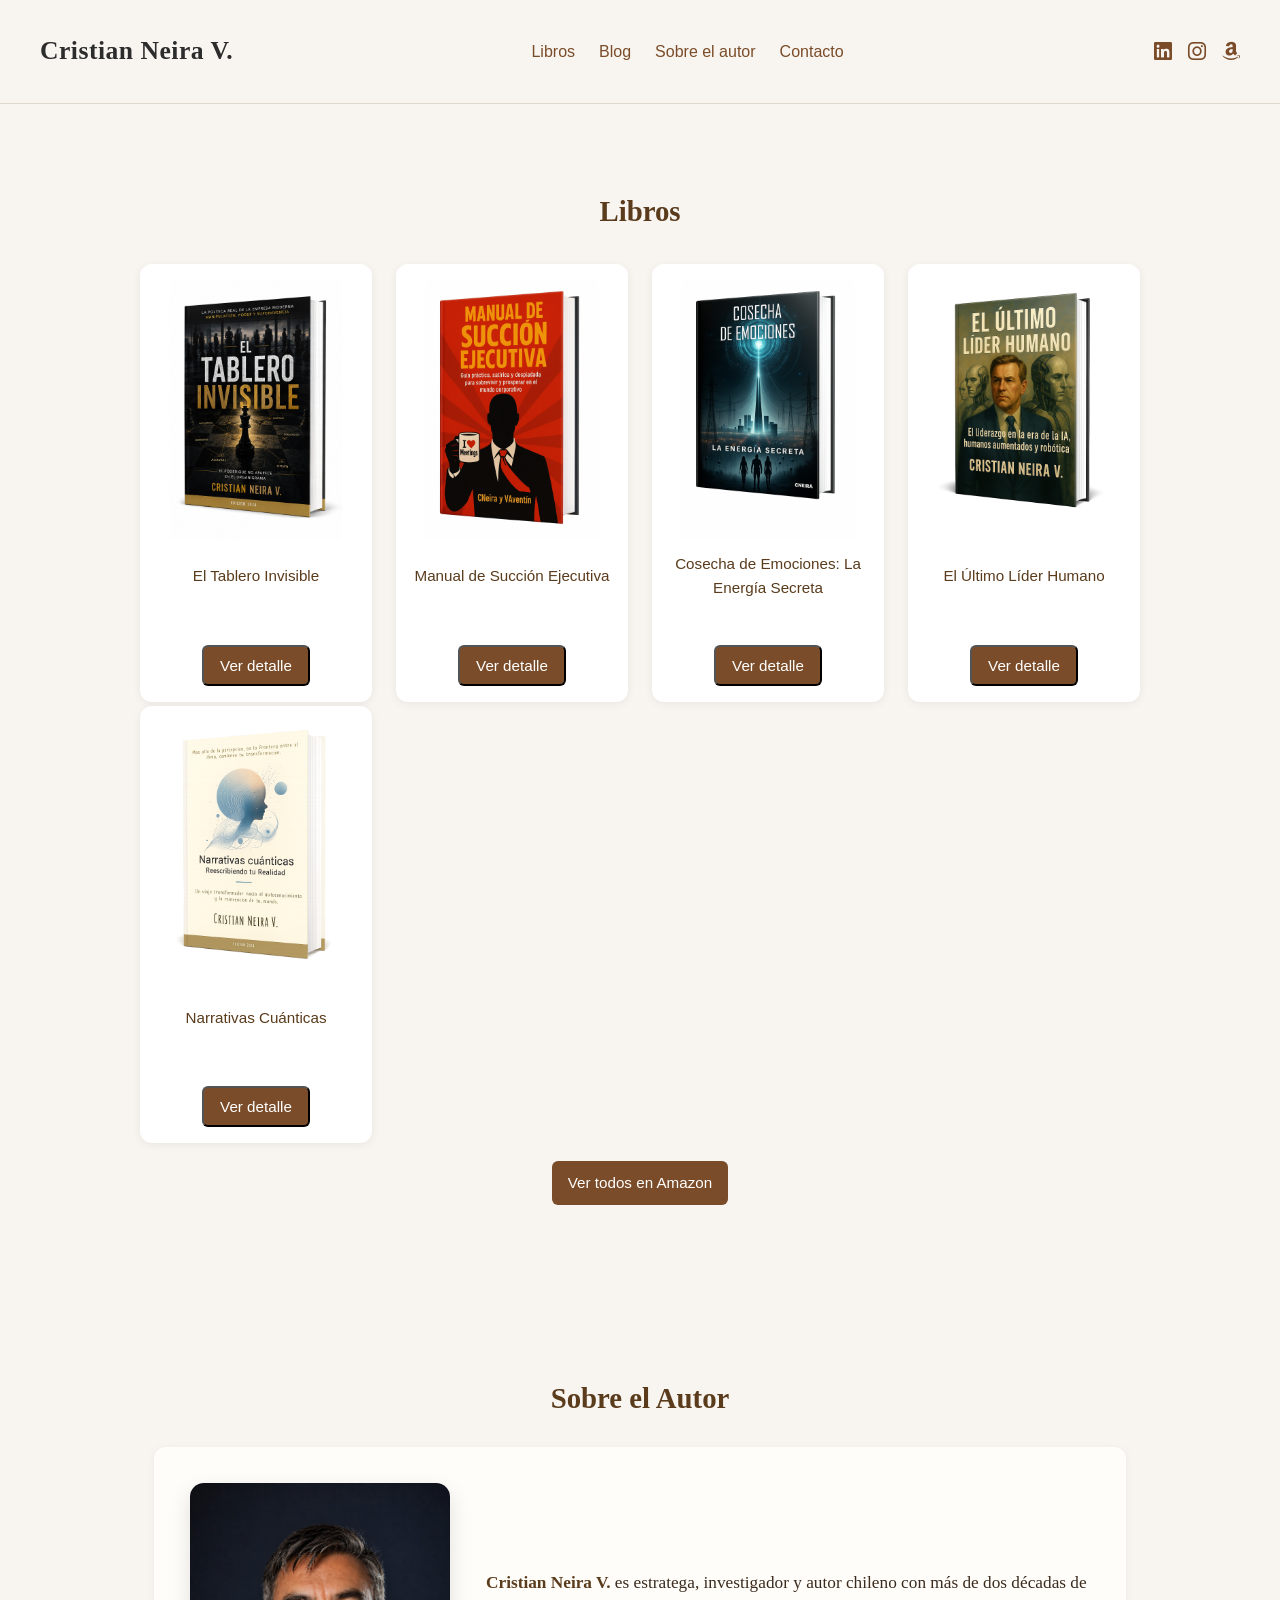
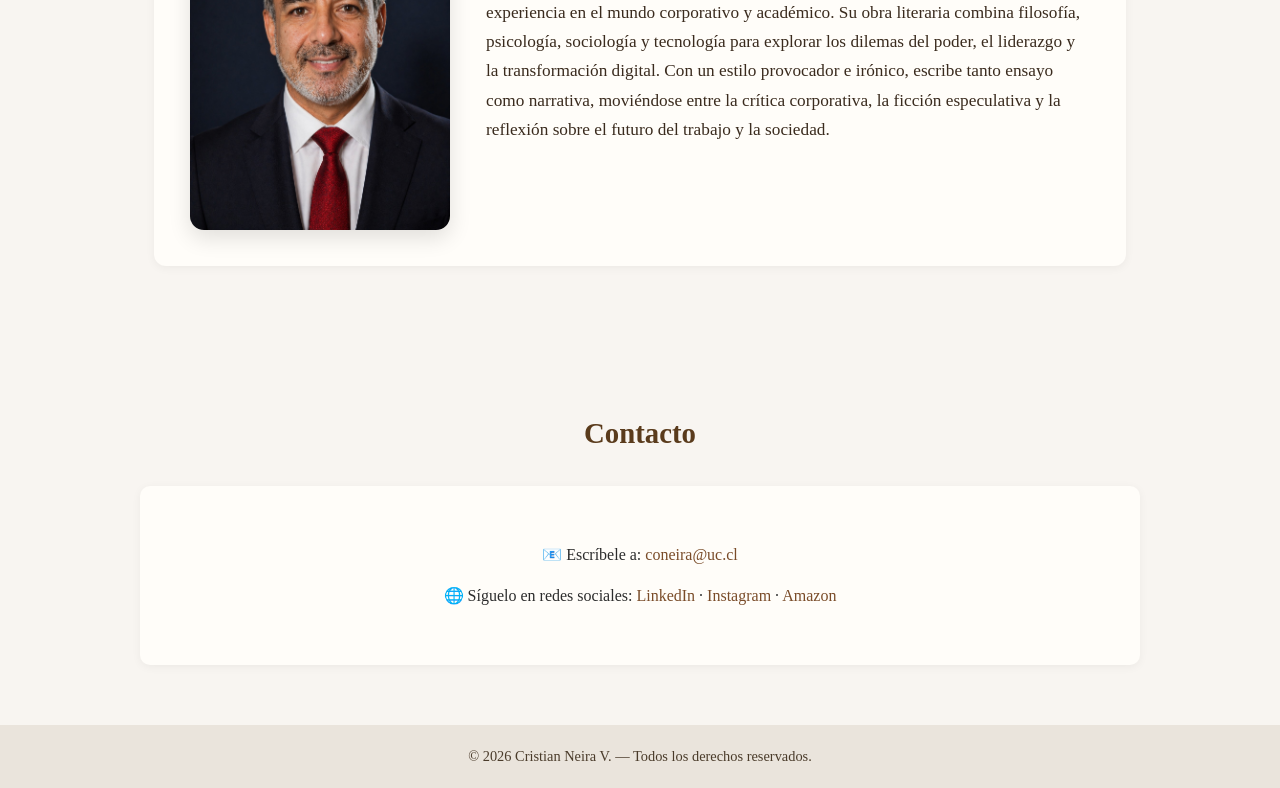
==== index.html @ 3df02ac4 "Ajusta blog y sección de autor" ====
<!DOCTYPE html>
<html lang="es">
  <!-- Google tag (GA4) -->
<script async src="https://www.googletagmanager.com/gtag/js?id=G-XXXXXXXXXX"></script>
<script>
  window.dataLayer = window.dataLayer || [];
  function gtag(){dataLayer.push(arguments);}
  gtag('js', new Date());
  gtag('config', 'G-R5CEBQ8FCX');
</script>

<head>
  <meta charset="UTF-8">
  <meta name="viewport" content="width=device-width, initial-scale=1.0">
  <meta name="description" content="Cristian Neira V. — Autor, estratega y filósofo del poder moderno.">
  <title>Cristian Neira V. — Autor</title>

  <link rel="icon" href="favicon.ico">
  <link rel="stylesheet" href="https://cdnjs.cloudflare.com/ajax/libs/font-awesome/6.5.0/css/all.min.css">

  <style>
    /* ====- MODAL DETALLE LIBRO (móvil, botones centrados) ==== */
.modal-overlay{
  position:fixed; inset:0; background:rgba(0,0,0,.45);
  display:none; align-items:center; justify-content:center; z-index:9999;
}
.modal-overlay.active{ display:flex; }

.modal{
  background:#fffdf9; color:#2c2c2c; border-radius:14px;
  max-width:900px; width:92%;
  max-height:calc(100dvh - 24px);        /* altura real del viewport */
  overflow:auto;                         /* scroll interno si hace falta */
  box-shadow:0 20px 60px rgba(0,0,0,.25);
  display:grid; grid-template-columns:320px 1fr;
}
.modal-header{
  grid-column:1 / -1; display:flex; justify-content:space-between; align-items:center;
  padding:14px 18px; background:#f4ede6; border-bottom:1px solid #eadfce;
}
.modal-header h3{ margin:0; font-size:1.2rem; color:#5a3b1c; }
.modal-close{ background:transparent; border:none; font-size:1.6rem; cursor:pointer; color:#7a4c29; }

.modal-left{ padding:18px; display:flex; align-items:flex-start; justify-content:center; background:#fffaf3; }
.modal-left img{ width:100%; max-width:280px; border-radius:10px; box-shadow:0 6px 18px rgba(0,0,0,.1); }

.modal-right{ padding:18px 22px 28px; }   /* más aire abajo */
.modal-right .desc{ margin:8px 0 16px; color:#3e2c1e; line-height:1.55; text-align:left; }
.modal-meta{ font-size:.92rem; color:#7a5b42; margin-bottom:14px; text-align:left; }

.modal-actions{
  display:flex; gap:12px; flex-wrap:wrap; margin-top:14px;
  justify-content:center;                 /* centra los botones */
  padding-bottom:max(16px, env(safe-area-inset-bottom)); /* no se cortan abajo */
}
.btn-outline{
  background:transparent; border:1px solid #7a4c29; color:#7a4c29;
  padding:10px 16px; border-radius:6px; text-decoration:none; display:inline-block;
}
.btn-outline:hover{ background:#7a4c29; color:#fff; }

/* ===== MÓVIL ===== */
@media (max-width: 820px){
  .modal{
    grid-template-columns:1fr;
    width:100svw; height:100dvh; max-width:none; max-height:100dvh; border-radius:0;
  }
  .modal-header{
    position:sticky; top:0; z-index:1;       /* X siempre visible */
    padding-left:max(18px, env(safe-area-inset-left));
    padding-right:max(18px, env(safe-area-inset-right));
  }
  .modal-left{ justify-content:center; }
  .modal-left img{ max-height:48vh; object-fit:contain; }
  .modal-right, .modal-right .desc, .modal-meta{ text-align:center; }
}

/* En pantallas muy angostas apilamos botones, centrados y del mismo ancho */
@media (max-width: 480px){
  .modal-actions{ flex-direction:column; align-items:center; }
  .modal-actions .btn, .modal-actions .btn-outline{
    width:min(420px, 92%); text-align:center;
  }
}

    
    /* === GALERÍA AMAZON (sin iframe) === */
.book-grid{
  display:grid;
  grid-template-columns:repeat(auto-fit,minmax(200px,1fr));
  gap:36px 24px;       /* más separación vertical y horizontal */
  align-items:stretch;
  margin-top:30px;
  margin-bottom:50px;  /* separación antes del botón inferior */
}

.center-btn{
  text-align:center;
  margin-top:40px;     /* separa aún más del grid */
}


.book-card{
  background:#fff;
  border-radius:12px;
  padding:16px;
  box-shadow:0 2px 10px rgba(0,0,0,.06);
  transition:transform .2s ease, box-shadow .2s ease;
  display:flex;              /* clave: flex para igualar alturas */
  flex-direction:column;     /* imagen -> título -> botón */
  height:100%;
}

.book-card:hover{ transform:translateY(-4px); box-shadow:0 6px 18px rgba(0,0,0,.10); }

/* Contenedor de portada con altura fija responsive */
.book-cover{
  display:flex; align-items:center; justify-content:center;
  height:260px;               /* igual para todas las tarjetas */
}
.book-cover img{
  max-height:100%; max-width:100%; width:auto; border-radius:8px; display:block;
}

/* Bloque de título con altura mínima uniforme */
.book-title{
  margin:12px 0;
  font-family:Arial, sans-serif; font-size:.95rem; color:#5a3b1c;
  text-align:center;
  min-height:48px;            /* asegura misma altura de texto */
  display:flex; align-items:center; justify-content:center;
}

/* Botón abajo, siempre alineado */
.book-actions{ margin-top:auto; text-align:center; }
.btn{
  background:#7a4c29; color:#fff; padding:10px 16px; border-radius:6px;
  display:inline-block; text-decoration:none; font-family:Arial, sans-serif; font-size:.95rem;
}
.btn:hover{ background:#8f5a34; }
.btn:focus{ outline:2px solid #c9a78d; outline-offset:2px; }

/* Responsivo: portadas un poco más bajas en móviles */
@media (max-width: 700px){
  .book-cover{ height:220px; }
}
@media (max-width: 420px){
  .book-grid{ grid-template-columns:repeat(2, 1fr); }
  .book-cover{ height:200px; }
}


    /* === ESTILO GENERAL === */
    body {
      margin: 0;
      font-family: 'Georgia', serif;
      background-color: #f8f5f1;
      color: #2c2c2c;
      line-height: 1.6;
    }

    a { color: #7a4c29; text-decoration: none; }
    a:hover { color: #b26e41; }

    section { padding: 60px 20px; max-width: 1000px; margin: 0 auto; }

    /* === HEADER === */
    header {
      position: sticky;
      top: 0;
      background-color: rgba(248,245,241,0.98);
      display: flex;
      justify-content: space-between;
      align-items: center;
      padding: 14px 40px;
      border-bottom: 1px solid #e0d8cf;
      z-index: 100;
      flex-wrap: wrap;
    }

    header h1 {
      font-size: 1.6em;
      font-weight: 600;
      letter-spacing: 0.5px;
    }

    nav a {
      margin: 0 10px;
      font-weight: 500;
      font-family: 'Arial', sans-serif;
    }

    .social a {
      margin-left: 12px;
      font-size: 1.3em;
      color: #7a4c29;
    }

    /* === SECCIONES === */
    #amazon iframe {
      width: 100%;
      height: 1200px;
      border: none;
      border-radius: 8px;
      box-shadow: 0 4px 14px rgba(0,0,0,0.1);
    }

    h2 {
      text-align: center;
      font-size: 1.8em;
      margin-bottom: 30px;
      color: #5a3b1c;
    }

    .bio, .noticias, .contacto {
      background-color: #fffdf9;
      border-radius: 10px;
      padding: 40px;
      box-shadow: 0 2px 10px rgba(0,0,0,0.05);
      margin-top: 30px;
    }

    .contacto p, .noticias p { text-align: center; }

    footer {
      background: #eae4dc;
      text-align: center;
      padding: 20px;
      font-size: 0.9em;
      color: #4a3b2a;
    }


    /* === RESPONSIVE === */
    @media (max-width: 700px) {
      header {
        flex-direction: column;
        text-align: center;
        gap: 8px;
      }
      nav { margin-top: 6px; }
    }
    /* ==== MODAL DETALLE LIBRO ==== */
.modal-overlay{ position:fixed; inset:0; background:rgba(0,0,0,.45); display:none; align-items:center; justify-content:center; z-index:999; }
.modal-overlay.active{ display:flex; }
.modal{ background:#fffdf9; color:#2c2c2c; border-radius:14px; max-width:900px; width:92%; box-shadow:0 20px 60px rgba(0,0,0,.25); overflow:hidden; display:grid; grid-template-columns:320px 1fr; }
.modal-header{ grid-column:1 / -1; display:flex; justify-content:space-between; align-items:center; padding:14px 18px; background:#f4ede6; border-bottom:1px solid #eadfce; }
.modal-header h3{ margin:0; font-size:1.2rem; color:#5a3b1c; }
.modal-close{ background:transparent; border:none; font-size:1.4rem; cursor:pointer; color:#7a4c29; }
.modal-left{ padding:18px; display:flex; align-items:flex-start; justify-content:center; background:#fffaf3; }
.modal-left img{ width:100%; max-width:280px; border-radius:10px; box-shadow:0 6px 18px rgba(0,0,0,.1); }
.modal-right{ padding:18px 22px; }
.modal-right .desc{ margin:8px 0 16px; color:#3e2c1e; line-height:1.55; }
.modal-meta{ font-size:.92rem; color:#7a5b42; margin-bottom:14px; }
.modal-actions{ display:flex; gap:12px; flex-wrap:wrap; margin-top:10px; }
.btn-outline{ background:transparent; border:1px solid #7a4c29; color:#7a4c29; padding:10px 16px; border-radius:6px; text-decoration:none; display:inline-block; }
.btn-outline:hover{ background:#7a4c29; color:#fff; }
@media (max-width:820px){ .modal{ grid-template-columns:1fr; } .modal-left{ justify-content:center; } }

    /* === SOBRE EL AUTOR (imagen y texto responsivos) === */
#sobre { padding-top: 70px; padding-bottom: 60px; }
#sobre h2 { text-align:center; margin-bottom: 26px; }

#sobre .bio{
  max-width: 900px;
  margin: 0 auto;
  background: #fffdf9;
  border-radius: 12px;
  padding: clamp(20px, 4vw, 36px);
  box-shadow: 0 2px 10px rgba(0,0,0,.05);
  display: grid;
  grid-template-columns: minmax(180px, 260px) 1fr;
  gap: clamp(22px, 4vw, 36px);
  align-items: center;
}

.author-photo{
  width: 100%;
  max-width: 260px;
  border-radius: 14px;
  box-shadow: 0 8px 22px rgba(0,0,0,.12);
  display: block;
}

#sobre .bio p{
  margin: 0;
  font-size: clamp(1rem, 2.2vw, 1.08rem);
  line-height: 1.7;
  color: #3a2b1e;
  text-align: left;
}

#sobre .bio b{
  color: #5a3b1c;
  font-weight: 700;
}

@media (max-width: 700px){
  #sobre .bio{
    grid-template-columns: 1fr;
    text-align: center;
  }
  .author-photo{
    margin: 0 auto;
    max-width: 220px;
  }
  #sobre .bio p{
    text-align: center;
  }
}
/* Botones extra y fila de compartir */
.modal-cta, .modal-share{ margin-top:16px; display:flex; gap:12px; flex-wrap:wrap; justify-content:center; }
.btn-ghost{ background:transparent; border:1px dashed #b28b6b; color:#7a4c29; padding:10px 16px; border-radius:6px; text-decoration:none; }
.btn-ghost:hover{ background:#f4ede6; }
.share-btn{
  display:inline-flex; align-items:center; gap:8px;
  background:#fff; border:1px solid #e6d8ca; padding:8px 12px; border-radius:8px; cursor:pointer;
  color:#5a3b1c; text-decoration:none;
}
.share-btn:hover{ background:#f6efe7; }
.modal-share small{ align-self:center; color:#7a5b42; margin-right:4px; }

    /* === INTERACCIÓN: like, rating y compartir === */
.like-wrap{ display:flex; gap:14px; align-items:center; justify-content:center; flex-wrap:wrap; }
.like-btn{
  display:inline-flex; align-items:center; gap:8px; cursor:pointer;
  background:#fff; border:1px solid #e6d8ca; padding:8px 12px; border-radius:8px; 
  color:#5a3b1c; font-family:Arial, sans-serif;
}
.like-btn:hover{ background:#f6efe7; }
.like-btn.liked i{ color:#c25555; }
.like-count{ font-weight:600; }

.rating{ display:inline-flex; align-items:center; gap:6px; }
.star{
  font-size:1.28rem; line-height:1; cursor:pointer; border:none; background:transparent;
  color:#c9a78d; padding:2px;
}
.star.active{ color:#f0b400; } /* estrellas encendidas */

.modal-share{ margin-top:12px; display:flex; gap:10px; flex-wrap:wrap; justify-content:center; }
.modal-share small{ align-self:center; color:#7a5b42; margin-right:4px; }
.share-btn{
  display:inline-flex; align-items:center; gap:8px;
  background:#fff; border:1px solid #e6d8ca; padding:8px 12px; border-radius:8px; cursor:pointer;
  color:#5a3b1c; text-decoration:none; font-family:Arial, sans-serif;
}
.share-btn:hover{ background:#f6efe7; }
/* ====== MOBILE TUNING (<= 768px) ====== */
@media (max-width: 768px){

  /* Estructura del modal en una sola columna */
  .modal-content{
    display: grid;
    grid-template-columns: 1fr;
    gap: 12px;
  }

  .modal-left{
    display:flex;
    justify-content:center;
    align-items:center;
    padding: 8px 0;
  }
  .modal-left img{
    max-width: 65%;
    height: auto;
  }

  .modal-right{
    padding: 8px 16px 16px;
    max-height: none;           /* evita recortes en móvil */
    overflow: visible;
  }

  /* --- Botones de interacción visibles y cómodos --- */
  .like-wrap{
    display:flex !important;
    flex-wrap: wrap;
    gap: 12px;
    justify-content: center;
    margin-top: 8px;
  }
  .like-btn{
    width: 100%;
    justify-content: center;
    padding: 12px 14px;
    font-size: 16px;
  }
  .rating{
    width: 100%;
    justify-content: center;
    gap: 10px;
  }
  .rating .star{
    font-size: 22px;          /* más grande para dedo */
    padding: 6px;
  }

  /* Datos reales */
  #realStats{
    margin-top: 8px;
    text-align: center;
    font-size: 0.95rem;
  }

  /* Compartir */
  .modal-share{
    display:flex !important;
    flex-wrap: wrap;
    gap: 10px;
    justify-content: center;
    margin-top: 10px;
  }
  .modal-share .share-btn{
    width: 48%;                /* 2 por fila */
    justify-content: center;
    padding: 10px 12px;
    font-size: 15px;
  }

  /* Botonera principal del modal */
  .modal-actions{
    display:flex;
    flex-wrap: wrap;
    gap: 10px;
    justify-content: center;
  }
  .modal-actions .btn,
  .modal-actions .btn-outline{
    width: 48%;
    text-align:center;
    padding: 12px 14px;
    font-size: 16px;
  }
}

/* Ajuste extra para pantallas muy chicas */
@media (max-width: 420px){
  .modal-share .share-btn,
  .modal-actions .btn,
  .modal-actions .btn-outline{
    width: 100%;
  }
  .modal-left img{ max-width: 75%; }
}

    
  </style>
</head>

<body>

  <!-- HEADER -->
  <header>
    <h1>Cristian Neira V.</h1>
    <nav>
      <a href="#amazon">Libros</a>
      <a href="blog.html">Blog</a>
      <a href="#sobre">Sobre el autor</a>
      <a href="#contacto">Contacto</a>
    </nav>
    <div class="social">
      <a href="https://www.linkedin.com/in/cristian-neirav/" target="_blank"><i class="fab fa-linkedin"></i></a>
      <a href="https://www.instagram.com/cneira_escritor" target="_blank"><i class="fab fa-instagram"></i></a>
      <a href="https://www.amazon.com/stores/author/B0CVNMLSNZ" target="_blank"><i class="fab fa-amazon"></i></a>
    </div>
  </header>

  <!-- AMAZON -->
<section id="amazon">
  <h2>Libros</h2>

  <div class="book-grid">
    <!-- El Tablero Invisible -->
    <div class="book-card">
      <a class="book-cover" href="https://a.co/d/0bmv8Maw" target="_blank" rel="noopener">
        <img src="covers/tablero-invisible1.jpg" alt="El Tablero Invisible">
      </a>
      <div class="book-title">El Tablero Invisible</div>
      <div class="book-actions">
        <button
          class="btn js-detail"
          data-title="El Tablero Invisible"
          data-img="covers/tablero-invisible1.jpg"
          data-url="https://a.co/d/0bmv8Maw"
          data-sample="https://a.co/d/0bmv8Maw"
          data-meta="Disponible en Amazon"
          data-desc="La política real de la empresa moderna: manipulación, poder y supervivencia. El poder que no aparece en el organigrama.">
          Ver detalle
        </button>
      </div>
    </div>
        
    <!-- Manual de Succión Ejecutiva -->
<div class="book-card">
  <a class="book-cover" href="https://www.amazon.com/dp/B0FTTBJKBG" target="_blank" rel="noopener">
    <img src="covers/manual-de-succion-ejecutiva.jpg" alt="Manual de Succión Ejecutiva">
  </a>
  <div class="book-title">Manual de Succión Ejecutiva</div>
  <div class="book-actions">
    <button
      class="btn js-detail"
      data-title="Manual de Succión Ejecutiva"
      data-img="covers/manual-de-succion-ejecutiva.jpg"
      data-url="https://www.amazon.com/dp/B0FTTBJKBG"
      data-sample="https://read.amazon.com/kp/embed?asin=B0FTTBJKBG&preview=newtab&linkCode=kpe"
      data-meta="Edición Kindle, tapa blanda y tapa dura"
      data-desc="Sátira incisiva sobre el crecimiento profesional en la empresa real, un manual de sobrevivencia">
      Ver detalle
    </button>
  </div>
</div>

 <!-- Cosecha de Emociones: La Energía Secreta -->
<div class="book-card">
  <a class="book-cover" href="https://www.amazon.com/dp/B0CVNJLV1F" target="_blank" rel="noopener">
    <img src="covers/cosecha-de-emociones.jpg" alt="Cosecha de Emociones: La Energía Secreta">
  </a>
  <div class="book-title">Cosecha de Emociones: La Energía Secreta</div>
  <div class="book-actions">
    <button
      class="btn js-detail"
      data-title="Cosecha de Emociones: La Energía Secreta"
      data-img="covers/cosecha-de-emociones.jpg"
      data-url="https://www.amazon.com/dp/B0CVNJLV1F"
      data-sample="https://read.amazon.com/kp/embed?asin=B0CVNJLV1F&preview=newtab&linkCode=kpe"
      data-meta="Edición Kindle y tapa blanda"
      data-desc="Thriller de ciencia ficción donde una entidad ancestral consume la energía emocional humana.">
      Ver detalle
    </button>
  </div>
</div>

    <!-- El Último Líder Humano -->
    <div class="book-card">
      <a class="book-cover" href="https://a.co/d/7PMAvcy" target="_blank" rel="noopener">
        <img src="covers/ultimo-lider-humano.jpg" alt="El Último Líder Humano">
      </a>
      <div class="book-title">El Último Líder Humano</div>
      <div class="book-actions">
<button
  class="btn js-detail"
  data-title="El Último Líder Humano"
  data-img="covers/ultimo-lider-humano.jpg"
  data-url="https://a.co/d/7PMAvcy"
  data-sample="https://read.amazon.com/kp/embed?asin=B0DJCP9TX8&preview=newtab&linkCode=kpe"
  data-meta="Edición Kindle"
  data-desc="Ensayo provocador sobre el liderazgo en la era de la IA y los equipos aumentados.">
  Ver detalle
</button>

      </div>
    </div>

    <!-- Narrativas Cuánticas -->
<!-- Narrativas Cuánticas -->
<div class="book-card">
  <a class="book-cover" href="https://www.amazon.com/dp/B0D9DNNSFK" target="_blank" rel="noopener">
    <img src="covers/narrativas-cuanticas.jpg" alt="Narrativas Cuánticas: Reescribiendo tu Realidad">
  </a>
  <div class="book-title">Narrativas Cuánticas</div>
  <div class="book-actions">
    <button
      class="btn js-detail"
      data-title="Narrativas Cuánticas"
      data-img="covers/narrativas-cuanticas.jpg"
      data-url="https://www.amazon.com/dp/B0D9DNNSFK"
      data-sample="https://read.amazon.com/kp/embed?asin=B0D9DNNSFK&preview=newtab&linkCode=kpe"
      data-meta="Edición Kindle y tapa blanda"
      data-desc="Cómo reescribir tu realidad integrando ciencia, psicología y narrativa personal.">
      Ver detalle
    </button>
  </div>
</div>

  </div>

  <p class="center-btn">
    <a class="btn" href="https://www.amazon.com/stores/author/B0CVNMLSNZ/allbooks" target="_blank" rel="noopener">
      Ver todos en Amazon
    </a>
  </p>
</section>

  <!-- SOBRE EL AUTOR -->
  <section id="sobre">
  <h2>Sobre el Autor</h2>
  <div class="bio">
    <img class="author-photo" src="cneira1.jpg" alt="Retrato de Cristian Neira V.">
    <p><b>Cristian Neira V.</b> es estratega, investigador y autor chileno con más de dos décadas de experiencia en el mundo corporativo y académico. Su obra literaria combina filosofía, psicología, sociología y tecnología para explorar los dilemas del poder, el liderazgo y la transformación digital. Con un estilo provocador e irónico, escribe tanto ensayo como narrativa, moviéndose entre la crítica corporativa, la ficción especulativa y la reflexión sobre el futuro del trabajo y la sociedad.</p>
  </div>
</section>

  <!-- CONTACTO -->
  <section id="contacto">
    <h2>Contacto</h2>
    <div class="contacto">
      <p>📧 Escríbele a: <a href="mailto:coneira@uc.cl">coneira@uc.cl</a></p>
      <p>🌐 Síguelo en redes sociales:  
        <a href="https://www.linkedin.com/in/cristian-neirav" target="_blank">LinkedIn</a> · 
        <a href="https://www.instagram.com/cneira_escritor" target="_blank">Instagram</a> · 
        <a href="https://www.amazon.com/stores/author/B0CVNMLSNZ" target="_blank">Amazon</a>
      </p>
    </div>
  </section>

  <!-- FOOTER -->
  <footer>
    © 2026 Cristian Neira V. — Todos los derechos reservados.
  </footer>
   <!-- MODAL: colócalo ANTES del script y DENTRO del body -->
  <div class="modal-overlay" id="bookModal" aria-hidden="true">
    <div class="modal" role="dialog" aria-modal="true" aria-labelledby="modalTitle">
      <div class="modal-header">
        <h3 id="modalTitle">Título del libro</h3>
        <button class="modal-close" aria-label="Cerrar" id="modalClose">&times;</button>
      </div>

      <div class="modal-left">
        <img id="modalImg" src="" alt="">
      </div>

      <div class="modal-right">
        <div class="modal-meta" id="modalMeta"></div>
        <p class="desc" id="modalDesc"></p>

        <div class="modal-actions">
          <a id="modalSample" class="btn-outline" target="_blank" rel="noopener">Leer muestra</a>
          <a id="modalAmazon" class="btn" target="_blank" rel="noopener">Comprar</a>
        </div>
        <!-- INTERACCIÓN: Me gusta + Valoración -->
<div class="like-wrap" style="margin-top:12px;">
  <!-- DATOS REALES -->
<div id="realStats" style="text-align:center; margin-top:6px; color:#5a3b1c; font-family:Arial, sans-serif; font-size:0.9rem;">
  <span id="realLikes">❤️ 0 Me gusta</span> &nbsp;|&nbsp;
  <span id="realRating">⭐ Promedio: 0.0</span>
</div>

  <button id="likeBtn" class="like-btn" type="button" aria-label="Me gusta">
    <i class="fa-regular fa-heart"></i>
    <span id="likeText">Me gusta</span>
    <span class="like-count" id="likeCount">0</span>
  </button>

  <div class="rating" aria-label="Valorar este libro">
    <button class="star" data-score="1" aria-label="1 estrella">&#9733;</button>
    <button class="star" data-score="2" aria-label="2 estrellas">&#9733;</button>
    <button class="star" data-score="3" aria-label="3 estrellas">&#9733;</button>
    <button class="star" data-score="4" aria-label="4 estrellas">&#9733;</button>
    <button class="star" data-score="5" aria-label="5 estrellas">&#9733;</button>
  </div>
</div>

<!-- COMPARTIR -->
<div class="modal-share">
  <small>Compartir:</small>
  <a id="shareNative"   class="share-btn"><i class="fa fa-share-alt"></i> Sistema</a>
  <a id="shareWhatsapp" class="share-btn" target="_blank" rel="noopener"><i class="fab fa-whatsapp"></i> WhatsApp</a>
  <a id="shareLinkedin" class="share-btn" target="_blank" rel="noopener"><i class="fab fa-linkedin"></i> LinkedIn</a>
  <a id="shareX"        class="share-btn" target="_blank" rel="noopener"><i class="fab fa-x-twitter"></i> X</a>
  <a id="shareCopy"     class="share-btn"><i class="fa fa-link"></i> Copiar enlace</a>
</div>

      </div>
    </div>
  </div>
  
  <script>
// === Config global y utilidades ===
const WORKER_URL = 'https://interacciones-libros.modomayorcl.workers.dev';

function slugFromTitle(title){
  return (title || '')
    .toLowerCase()
    .replace(/[^a-z0-9]+/g, '_')
    .replace(/^_+|_+$/g, '');
}

// Lee stats reales desde el Worker y pinta el modal
async function fetchStatsReal(slug){
  try{
    const r = await fetch(`${WORKER_URL}/stats?book=${encodeURIComponent(slug)}`);
    const s = await r.json();
    const likes = s.likes ?? 0;
    const avg   = s.rating_count ? (s.rating_sum / s.rating_count) : 0;

    const likesEl  = document.getElementById('realLikes');
    const ratingEl = document.getElementById('realRating');
    if(likesEl)  likesEl.textContent  = `❤️ ${likes} Me gusta`;
    if(ratingEl) ratingEl.textContent = `⭐ Promedio: ${avg.toFixed(1)}`;

    if (typeof likeCount !== 'undefined' && likeCount) likeCount.textContent = String(likes);
    if (typeof paintStars === 'function') paintStars(Math.round(avg));
  } catch(e){
    console.warn('No se pudo cargar stats reales', e);
  }
}
   
    
    (function(){
  const qs = s => document.querySelector(s);
  const qid = id => document.getElementById(id);

  const overlay = qid('bookModal');
  const modalImg = qid('modalImg');
  const modalTitle = qid('modalTitle');
  const modalMeta = qid('modalMeta');
  const modalDesc = qid('modalDesc');
  const modalAmazon = qid('modalAmazon');
  const modalSample = qid('modalSample');
  const closeBtn = qid('modalClose');

    // --- NUEVOS ELEMENTOS DE INTERACCIÓN ---
  const likeBtn   = document.getElementById('likeBtn');
  const likeCount = document.getElementById('likeCount');
  const likeText  = document.getElementById('likeText');
  const starNodes = () => Array.from(document.querySelectorAll('.modal-right .star')); // función por si re-render

  // Opcionales (pueden no existir)
  const followAmazon = qid('modalFollowAmazon');
  const shareNative = qid('shareNative');
  const shareWhatsapp = qid('shareWhatsapp');
  const shareX = qid('shareX');
  const shareLinkedin = qid('shareLinkedin');
  const shareCopy = qid('shareCopy');

  const AUTHOR_PAGE = "https://www.amazon.com/stores/author/B0CVNMLSNZ";

  let modalOpen = false;
  let pushedState = false;
  let currentShare = { title: '', url: '' };

  function lockScroll(lock){
    document.documentElement.style.overflow = lock ? 'hidden' : '';
    document.body.style.overflow = lock ? 'hidden' : '';
    document.body.style.touchAction = lock ? 'none' : '';
  }
  // Normaliza clave por título
  function keyFor(title){
    return 'book_' + (title || '').toLowerCase().replace(/[^a-z0-9]+/g,'_').replace(/^_+|_+$/g,'');
  }

  function loadState(k){
    return {
      likes : parseInt(localStorage.getItem(k + '_likes')  || '0', 10),
      liked : localStorage.getItem(k + '_liked') === '1',
      stars : parseInt(localStorage.getItem(k + '_rating') || '0', 10)
    };
  }

  function saveLikes(k, likes){ localStorage.setItem(k + '_likes', String(likes)); }
  function saveLiked(k, liked){ localStorage.setItem(k + '_liked', liked ? '1' : '0'); }
  function saveStars(k, stars){ localStorage.setItem(k + '_rating', String(stars)); }

  function paintStars(n){
    starNodes().forEach(st => {
      const s = parseInt(st.dataset.score, 10);
      st.classList.toggle('active', s <= n);
    });
  }

// (si no lo tienes aún) URL del Worker
const WORKER_URL = 'https://interacciones-libros.modomayorcl.workers.dev';
 function openModal(data){
  // --- slug para el Worker/GitHub ---
  const BOOK_SLUG = slugFromTitle(data.title || 'libro');

  // --- Pinta el contenido del modal (tus nombres de campos) ---
  if (modalImg)    modalImg.src = data.img || '';
  if (modalTitle)  modalTitle.textContent = data.title || '';
  if (modalMeta)   modalMeta.textContent  = data.meta  || '';
  if (modalDesc)   modalDesc.textContent  = data.desc  || '';
  if (modalAmazon) modalAmazon.href       = data.url   || '#';
  if (modalSample) modalSample.href       = data.sample || data.url || '#';

  // --- Share links si ya los tienes definidos (opcional, deja igual o quita) ---
  if (typeof buildShareUrls === 'function') buildShareUrls(data);

  // --- Estado local por libro (ya existe en tu script) ---
  const STORE_KEY = keyFor(data.title || 'libro');
  let state = loadState(STORE_KEY);

  // --- Inicializa UI de likes ---
  if (likeCount) likeCount.textContent = String(state.likes || 0);
  if (likeBtn){
    likeBtn.classList.toggle('liked', !!state.liked);
    if (likeText) likeText.textContent = state.liked ? 'Te gusta' : 'Me gusta';

    likeBtn.onclick = function(){
      state = loadState(STORE_KEY);
      if (state.liked){
        state.liked = false;
        state.likes = Math.max(0, (state.likes || 0) - 1);
      } else {
        state.liked = true;
        state.likes = (state.likes || 0) + 1;
      }
      saveLiked(STORE_KEY, state.liked);
      saveLikes(STORE_KEY, state.likes);

      likeBtn.classList.toggle('liked', state.liked);
      if (likeCount) likeCount.textContent = String(state.likes);
      if (likeText)  likeText.textContent  = state.liked ? 'Te gusta' : 'Me gusta';

      // Enviar al Worker
      const delta = state.liked ? +1 : -1;
      fetch(`${WORKER_URL}/event`, {
        method: 'POST',
        headers: { 'Content-Type': 'application/json' },
        body: JSON.stringify({ type: 'like', book: BOOK_SLUG, delta })
      })
      .then(() => setTimeout(() => fetchStatsReal(BOOK_SLUG), 800))
      .catch(()=>{});
    };
  }

  // --- Inicializa UI de estrellas ---
  paintStars(state.stars || 0);
  starNodes().forEach(st => {
    st.onclick = function(){
      const val = parseInt(this.dataset.score, 10) || 0;
      const previous = state.stars || 0;
      state.stars = val;

      saveStars(STORE_KEY, state.stars);
      paintStars(state.stars);

      // Enviar al Worker
      fetch(`${WORKER_URL}/event`, {
        method: 'POST',
        headers: { 'Content-Type': 'application/json' },
        body: JSON.stringify({
          type: 'rate',
          book: BOOK_SLUG,
          newRating: val,
          oldRating: previous
        })
      })
      .then(() => setTimeout(() => fetchStatsReal(BOOK_SLUG), 800))
      .catch(()=>{});
    };
  });

  // --- Lee los datos reales (likes y promedio) y los pinta ---
  fetchStatsReal(BOOK_SLUG);

  // --- Abre el modal (tu lógica existente) ---
  overlay.classList.add('active');
  modal.classList.add('active');
  lockScroll();
}

  function reallyCloseModal(){
    if (!overlay) return;
    overlay.classList.remove('active');
    overlay.setAttribute('aria-hidden', 'true');
    lockScroll(false);
    modalOpen = false;
  }

  function closeModalFromUI(){
    if (pushedState) {
      pushedState = false;
      reallyCloseModal();
      if (history.state && history.state.modal) history.back();
      return;
    }
    reallyCloseModal();
  }

  // Abrir desde cualquier .js-detail
  document.addEventListener('click', function(e){
    const btn = e.target.closest('.js-detail');
    if (btn) {
      e.preventDefault();
      openModal({
        title:  btn.dataset.title,
        img:    btn.dataset.img,
        url:    btn.dataset.url,
        sample: btn.dataset.sample,
        meta:   btn.dataset.meta,
        desc:   btn.dataset.desc
      });
    }
    if (e.target && (e.target.id === 'modalClose' || e.target === overlay)) {
      e.preventDefault();
      closeModalFromUI();
    }
  });
  // ...después de setear imagen, título y botones del modal:
  fetchStatsReal();

  // ESC
  document.addEventListener('keydown', function(e){
    if (e.key === 'Escape' && modalOpen) {
      e.preventDefault();
      closeModalFromUI();
    }
  });

  // Atrás en móvil
  window.addEventListener('popstate', function(){
    if (modalOpen) {
      pushedState = false;
      reallyCloseModal();
    }
  });

  // Compartir (opcionales)
  if (shareNative) {
    shareNative.addEventListener('click', async function(){
      try{
        if (navigator.share) {
          await navigator.share({ title: currentShare.title, url: currentShare.url });
        } else if (navigator.clipboard) {
          await navigator.clipboard.writeText(currentShare.url);
          shareNative.textContent = 'Enlace copiado';
          setTimeout(()=> shareNative.innerHTML = '<i class="fa fa-share-alt"></i> Sistema', 1400);
        }
      }catch(_){}
    });
  }
  if (shareCopy) {
    shareCopy.addEventListener('click', async function(){
      try{
        await navigator.clipboard.writeText(currentShare.url);
        shareCopy.textContent = 'Copiado ✔';
        setTimeout(()=> shareCopy.innerHTML = '<i class="fa fa-link"></i> Copiar enlace', 1400);
      }catch(_){}
    });
  }
})();
</script>
</body>

</html>
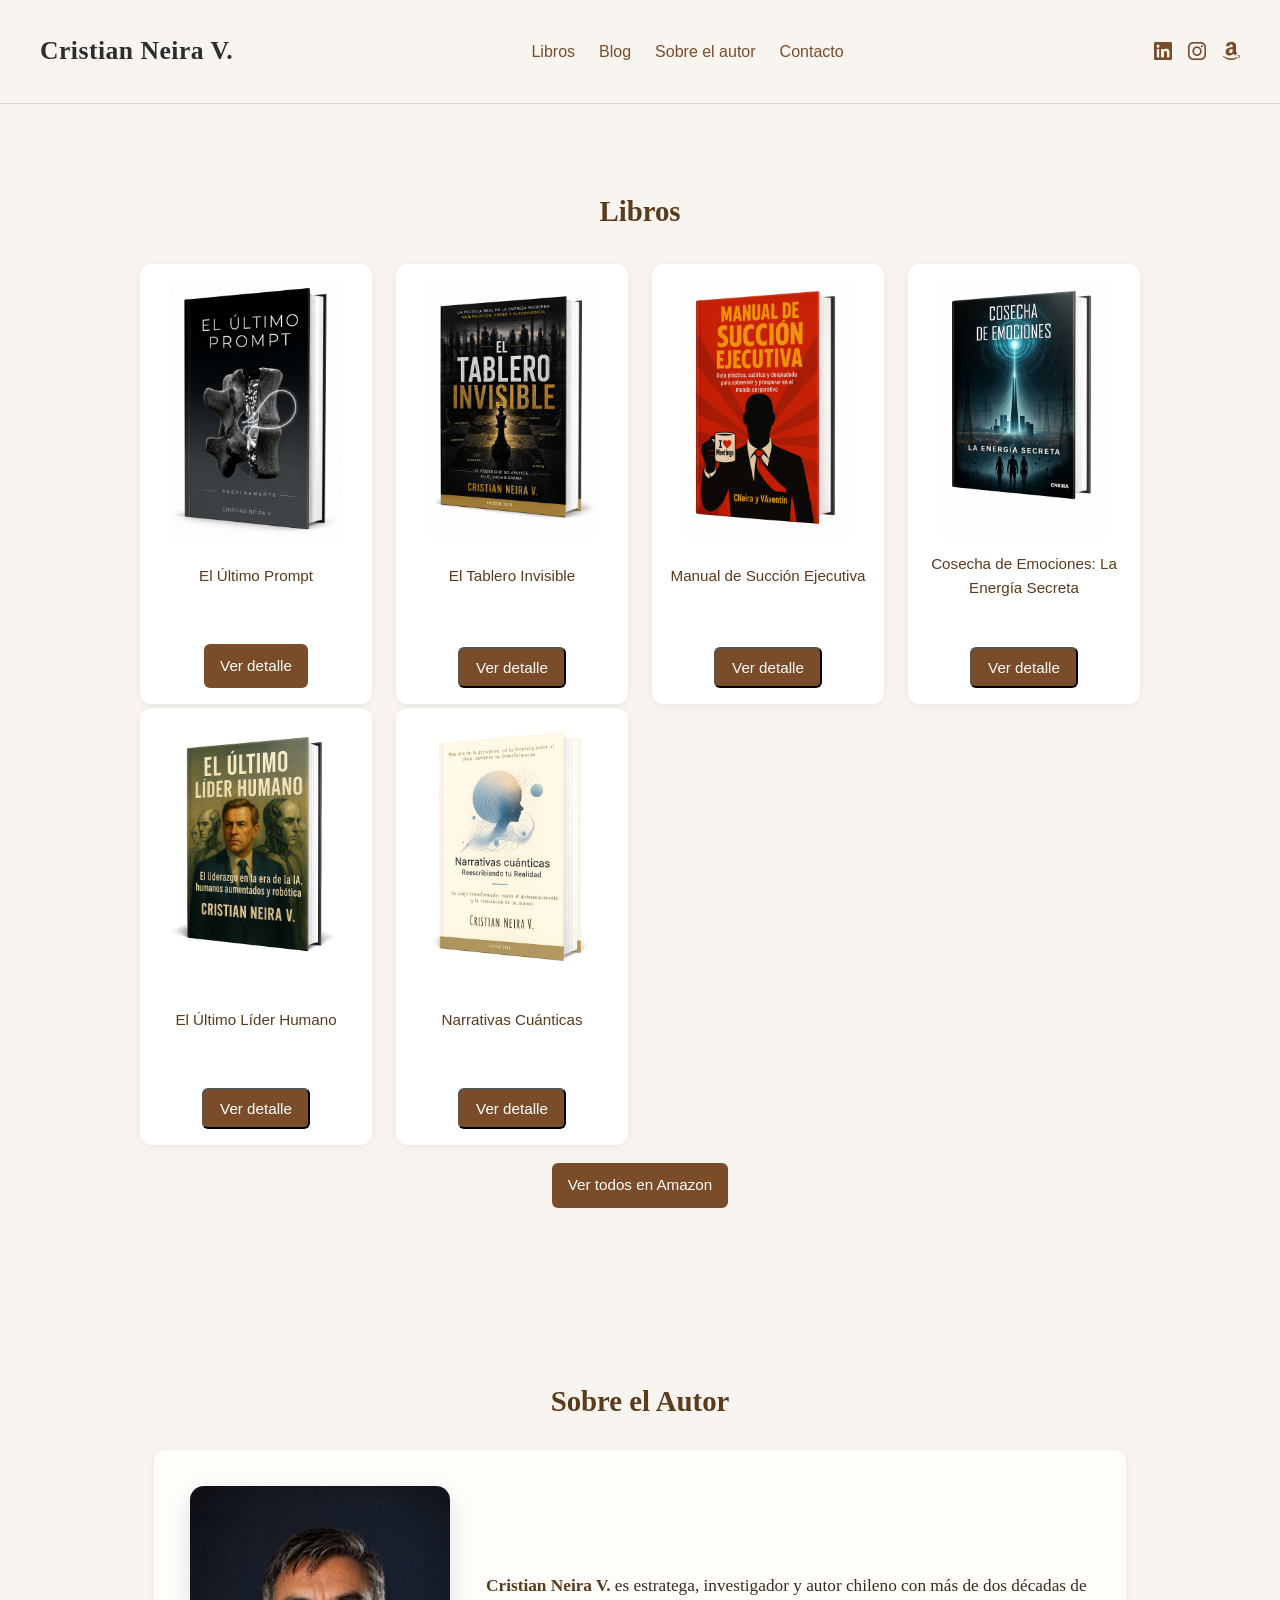
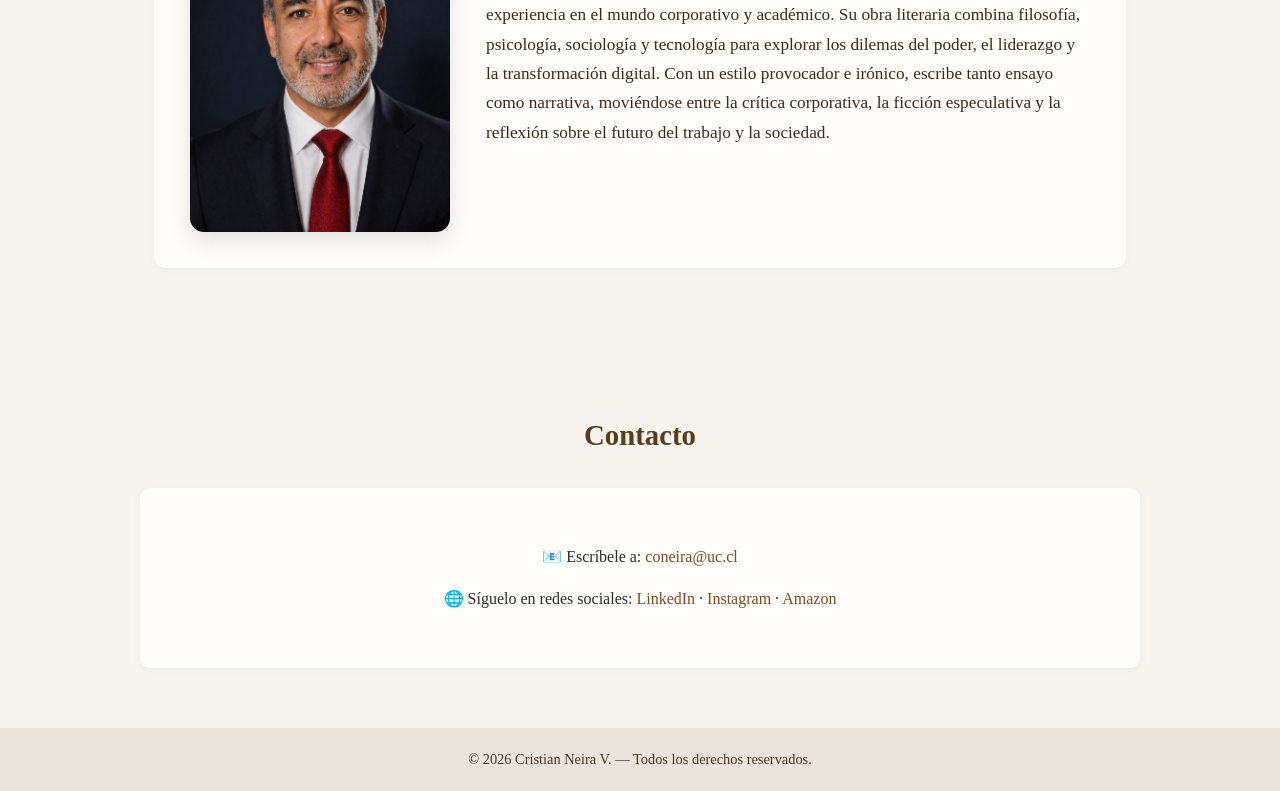
==== commit bf1d2f9c: "Agrega libro El Ultimo Prompt" ====
--- a/index.html
+++ b/index.html
@@ -472,6 +472,17 @@
   <h2>Libros</h2>
 
   <div class="book-grid">
+    <!-- El Último Prompt -->
+    <div class="book-card">
+      <a class="book-cover" href="blog/el-ultimo-prompt.html">
+        <img src="covers/el_ultimo_prompt.jpg" alt="El Último Prompt">
+      </a>
+      <div class="book-title">El Último Prompt</div>
+      <div class="book-actions">
+        <a class="btn" href="blog/el-ultimo-prompt.html">Ver detalle</a>
+      </div>
+    </div>
+
     <!-- El Tablero Invisible -->
     <div class="book-card">
       <a class="book-cover" href="https://a.co/d/0bmv8Maw" target="_blank" rel="noopener">
@@ -484,7 +495,7 @@
           data-title="El Tablero Invisible"
           data-img="covers/tablero-invisible1.jpg"
           data-url="https://a.co/d/0bmv8Maw"
-          data-sample="https://a.co/d/0bmv8Maw"
+          data-sample="https://read.amazon.com/sample/B0H37P979Z?clientId=share"
           data-meta="Disponible en Amazon"
           data-desc="La política real de la empresa moderna: manipulación, poder y supervivencia. El poder que no aparece en el organigrama.">
           Ver detalle
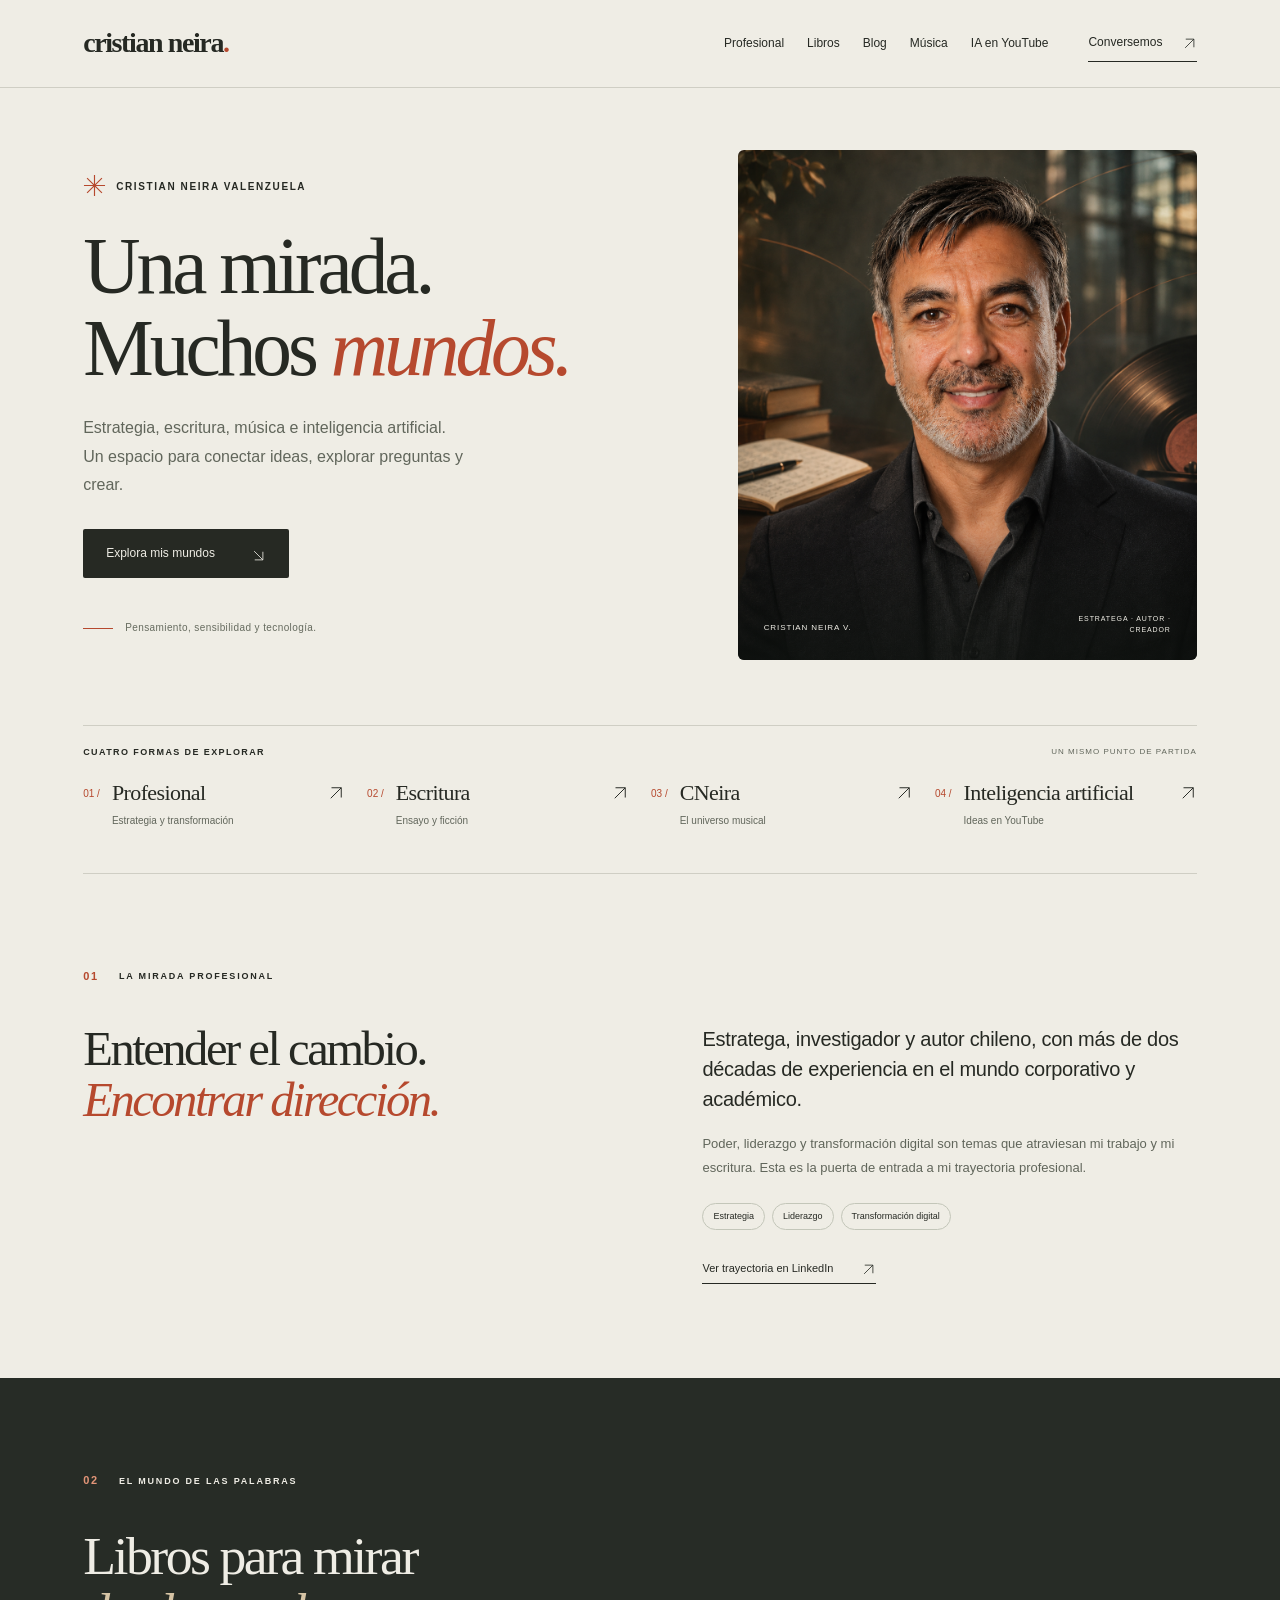
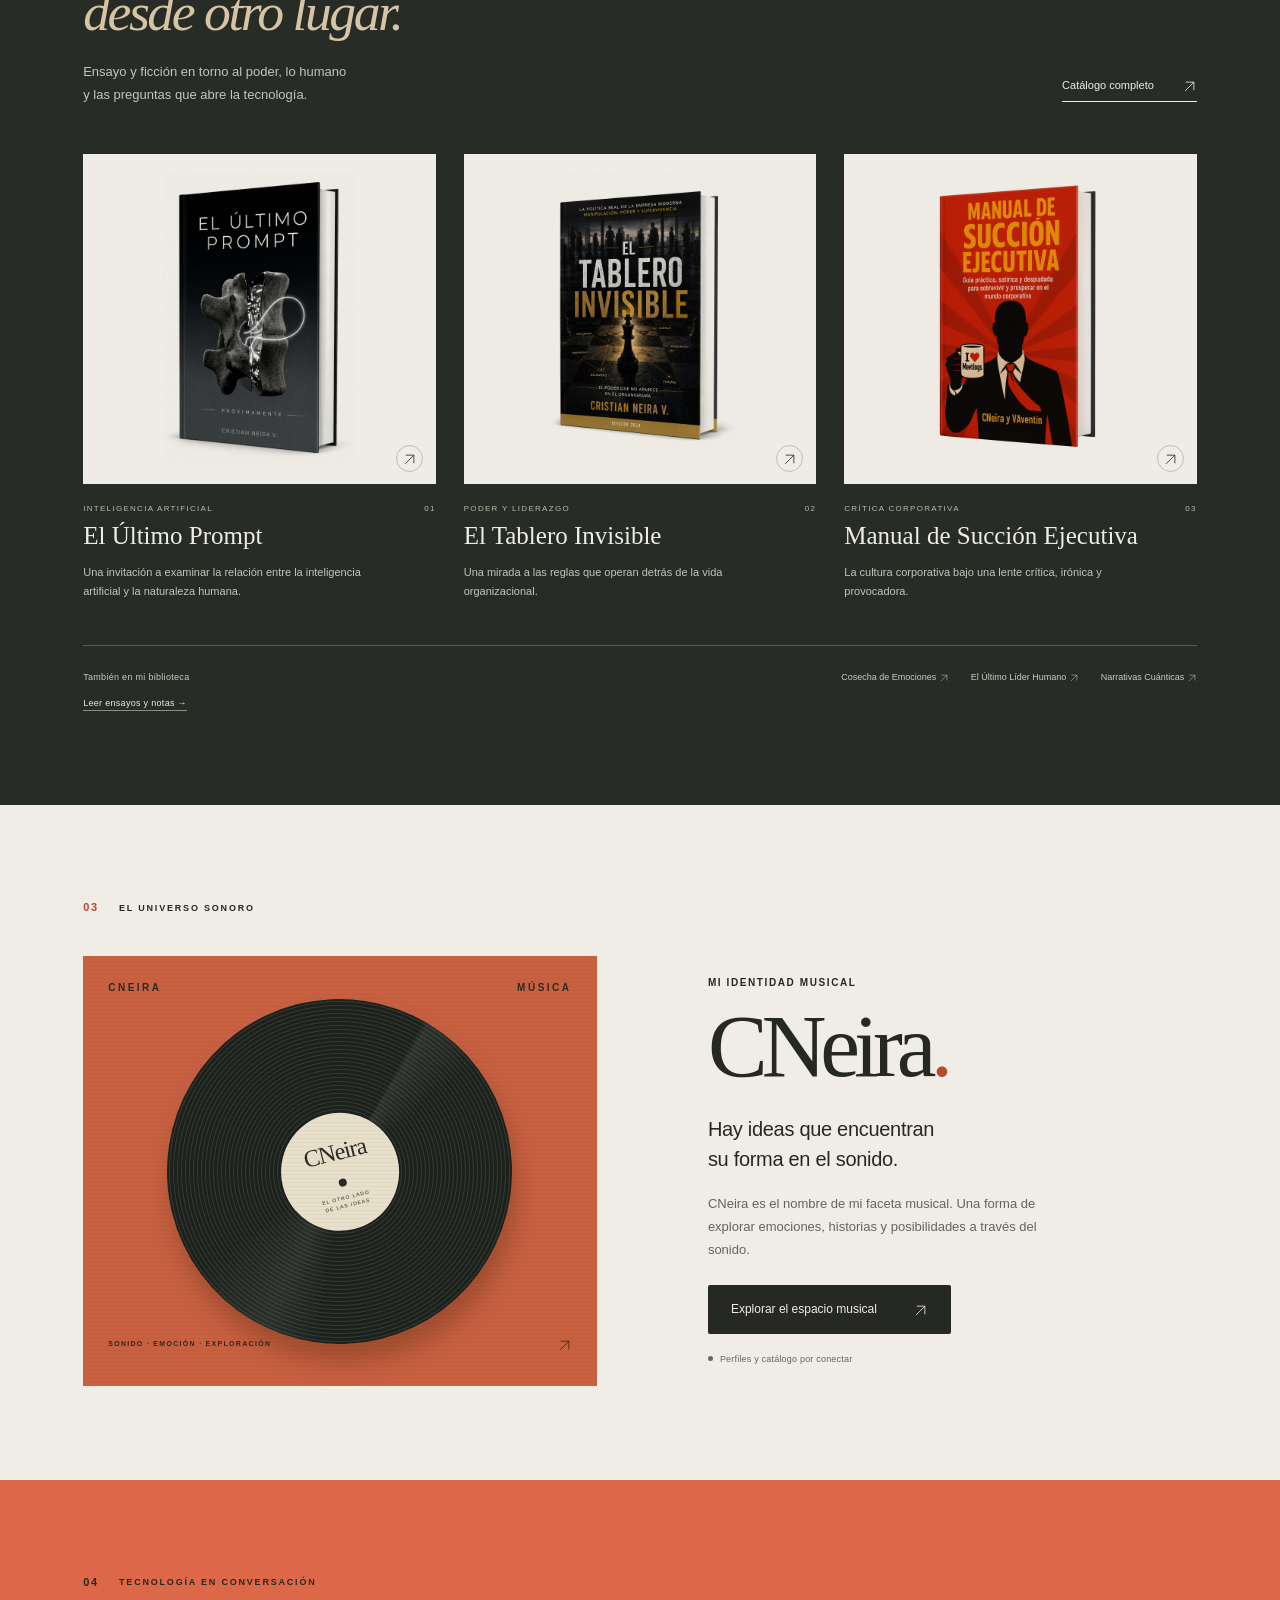
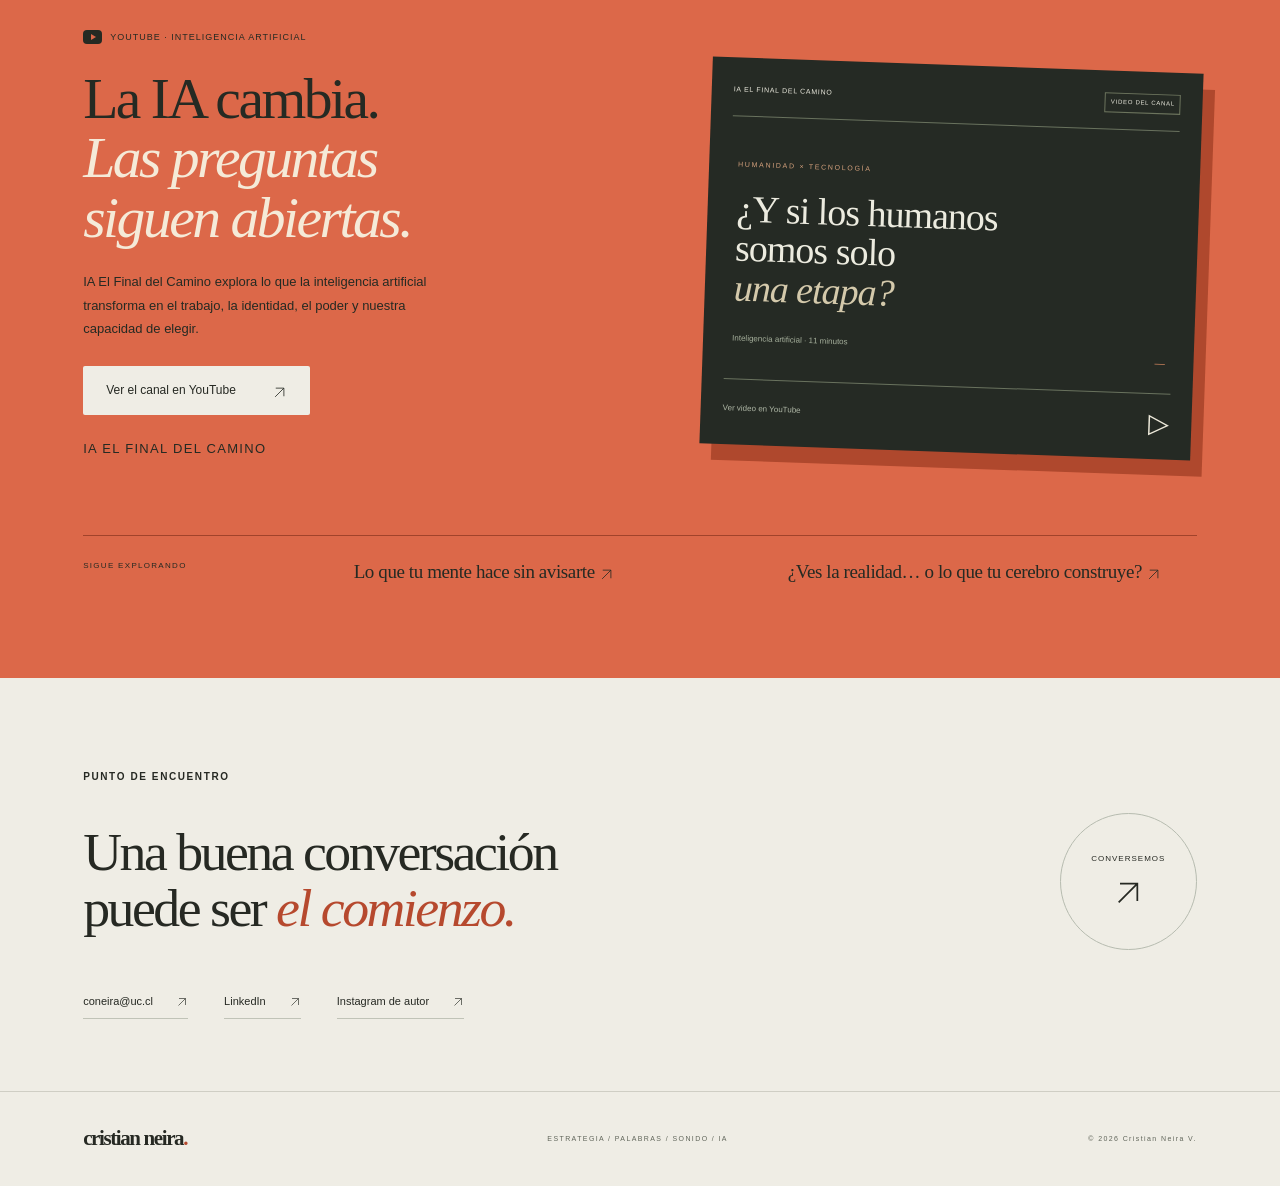
==== commit 3ed0df8f: "Preparar sitio madre para revisión" ====
--- a/index.html
+++ b/index.html
@@ -1,948 +1,171 @@
-<!DOCTYPE html>
+<!doctype html>
 <html lang="es">
-  <!-- Google tag (GA4) -->
-<script async src="https://www.googletagmanager.com/gtag/js?id=G-XXXXXXXXXX"></script>
-<script>
-  window.dataLayer = window.dataLayer || [];
-  function gtag(){dataLayer.push(arguments);}
-  gtag('js', new Date());
-  gtag('config', 'G-R5CEBQ8FCX');
-</script>
+<head>
+<meta charset="utf-8"><meta name="viewport" content="width=device-width,initial-scale=1">
+<meta name="robots" content="index, follow, max-image-preview:large"><meta name="theme-color" content="#efede5">
+<title>Cristian Neira V. | Estrategia, libros, música e IA</title>
+<meta name="description" content="El universo de Cristian Neira: trayectoria profesional, ensayo y ficción, música como CNeira e inteligencia artificial en IA El Final del Camino.">
+<link rel="icon" href="data:image/svg+xml,%3Csvg xmlns='http://www.w3.org/2000/svg' viewBox='0 0 100 100'%3E%3Crect width='100' height='100' rx='50' fill='%23232622'/%3E%3Ctext x='50' y='65' text-anchor='middle' font-family='Georgia' font-size='50' fill='%23eeeae2'%3Ecn%3C/text%3E%3C/svg%3E">
+<link rel="stylesheet" href="style.css">
+<meta name="author" content="Cristian Neira V.">
+<link rel="canonical" href="https://cneirav.cl/">
+<meta property="og:type" content="website"><meta property="og:site_name" content="Cristian Neira V."><meta property="og:locale" content="es_CL">
+<meta property="og:title" content="Cristian Neira V. | Estrategia, libros, música e IA"><meta property="og:description" content="El universo de Cristian Neira: trayectoria profesional, ensayo y ficción, música como CNeira e inteligencia artificial en IA El Final del Camino."><meta property="og:url" content="https://cneirav.cl/"><meta property="og:image" content="https://cneirav.cl/assets/cristian-neira-multimundo-v1.png"><meta property="og:image:alt" content="Retrato editorial de Cristian Neira entre libros, música y tecnología">
+<meta name="twitter:card" content="summary_large_image"><meta name="twitter:title" content="Cristian Neira V. | Estrategia, libros, música e IA"><meta name="twitter:description" content="Ideas, palabras y sonido: el universo de Cristian Neira."><meta name="twitter:image" content="https://cneirav.cl/assets/cristian-neira-multimundo-v1.png">
+<script type="application/ld+json">{
+  "@context": "https://schema.org",
+  "@graph": [
+    {
+      "@type": "WebSite",
+      "@id": "https://cneirav.cl/#website",
+      "url": "https://cneirav.cl/",
+      "name": "Cristian Neira V.",
+      "inLanguage": "es",
+      "publisher": {
+        "@id": "https://cneirav.cl/#person"
+      }
+    },
+    {
+      "@type": "Person",
+      "@id": "https://cneirav.cl/#person",
+      "name": "Cristian Neira V.",
+      "url": "https://cneirav.cl/",
+      "image": "https://cneirav.cl/assets/cristian-neira-multimundo-v1.png",
+      "jobTitle": "Autor y estratega",
+      "nationality": "Chilena",
+      "description": "Estratega, investigador y autor chileno. Su obra combina filosofía, psicología, sociología y tecnología para explorar el poder, el liderazgo y la transformación digital.",
+      "sameAs": [
+        "https://www.linkedin.com/in/cristian-neirav/",
+        "https://www.instagram.com/cneira_escritor",
+        "https://www.amazon.com/stores/author/B0CVNMLSNZ",
+        "https://www.youtube.com/@IAElFinaldelCamino"
+      ]
+    }
+  ]
+}</script><script type="application/ld+json">{
+  "@context": "https://schema.org",
+  "@type": "ItemList",
+  "itemListElement": [
+    {
+      "@type": "ListItem",
+      "position": 1,
+      "item": {
+        "@type": "Book",
+        "name": "El Último Prompt",
+        "author": {
+          "@id": "https://cneirav.cl/#person"
+        },
+        "inLanguage": "es",
+        "image": "https://cneirav.cl/covers/el_ultimo_prompt.jpg",
+        "url": "https://cneirav.cl/blog/el-ultimo-prompt.html"
+      }
+    },
+    {
+      "@type": "ListItem",
+      "position": 2,
+      "item": {
+        "@type": "Book",
+        "name": "El Tablero Invisible",
+        "author": {
+          "@id": "https://cneirav.cl/#person"
+        },
+        "inLanguage": "es",
+        "image": "https://cneirav.cl/covers/tablero-invisible1.jpg",
+        "url": "https://a.co/d/0bmv8Maw"
+      }
+    },
+    {
+      "@type": "ListItem",
+      "position": 3,
+      "item": {
+        "@type": "Book",
+        "name": "Manual de Succión Ejecutiva",
+        "author": {
+          "@id": "https://cneirav.cl/#person"
+        },
+        "inLanguage": "es",
+        "image": "https://cneirav.cl/covers/manual-de-succion-ejecutiva.jpg",
+        "url": "https://www.amazon.com/dp/B0FTTBJKBG"
+      }
+    },
+    {
+      "@type": "ListItem",
+      "position": 4,
+      "item": {
+        "@type": "Book",
+        "name": "Cosecha de Emociones: La Energía Secreta",
+        "author": {
+          "@id": "https://cneirav.cl/#person"
+        },
+        "inLanguage": "es",
+        "image": "https://cneirav.cl/covers/cosecha-de-emociones.jpg",
+        "url": "https://www.amazon.com/dp/B0CVNJLV1F"
+      }
+    },
+    {
+      "@type": "ListItem",
+      "position": 5,
+      "item": {
+        "@type": "Book",
+        "name": "El Último Líder Humano",
+        "author": {
+          "@id": "https://cneirav.cl/#person"
+        },
+        "inLanguage": "es",
+        "image": "https://cneirav.cl/covers/ultimo-lider-humano.jpg",
+        "url": "https://a.co/d/7PMAvcy"
+      }
+    },
+    {
+      "@type": "ListItem",
+      "position": 6,
+      "item": {
+        "@type": "Book",
+        "name": "Narrativas Cuánticas: Reescribiendo tu Realidad",
+        "author": {
+          "@id": "https://cneirav.cl/#person"
+        },
+        "inLanguage": "es",
+        "image": "https://cneirav.cl/covers/narrativas-cuanticas.jpg",
+        "url": "https://www.amazon.com/dp/B0D9DNNSFK"
+      }
+    }
+  ]
+}</script>
+<script async src="https://www.googletagmanager.com/gtag/js?id=G-R5CEBQ8FCX"></script>
+  <script>
+    window.dataLayer = window.dataLayer || [];
+    function gtag(){dataLayer.push(arguments);}
+    gtag('js', new Date());
+    gtag('config', 'G-R5CEBQ8FCX');
+  </script>
+</head>
+<body>
+<a class="skip" href="#contenido">Ir al contenido</a>
 
-<head>
-  <meta charset="UTF-8">
-  <meta name="viewport" content="width=device-width, initial-scale=1.0">
-  <meta name="description" content="Cristian Neira V. — Autor, estratega y filósofo del poder moderno.">
-  <title>Cristian Neira V. — Autor</title>
-
-  <link rel="icon" href="favicon.ico">
-  <link rel="stylesheet" href="https://cdnjs.cloudflare.com/ajax/libs/font-awesome/6.5.0/css/all.min.css">
-
-  <style>
-    /* ====- MODAL DETALLE LIBRO (móvil, botones centrados) ==== */
-.modal-overlay{
-  position:fixed; inset:0; background:rgba(0,0,0,.45);
-  display:none; align-items:center; justify-content:center; z-index:9999;
-}
-.modal-overlay.active{ display:flex; }
-
-.modal{
-  background:#fffdf9; color:#2c2c2c; border-radius:14px;
-  max-width:900px; width:92%;
-  max-height:calc(100dvh - 24px);        /* altura real del viewport */
-  overflow:auto;                         /* scroll interno si hace falta */
-  box-shadow:0 20px 60px rgba(0,0,0,.25);
-  display:grid; grid-template-columns:320px 1fr;
-}
-.modal-header{
-  grid-column:1 / -1; display:flex; justify-content:space-between; align-items:center;
-  padding:14px 18px; background:#f4ede6; border-bottom:1px solid #eadfce;
-}
-.modal-header h3{ margin:0; font-size:1.2rem; color:#5a3b1c; }
-.modal-close{ background:transparent; border:none; font-size:1.6rem; cursor:pointer; color:#7a4c29; }
-
-.modal-left{ padding:18px; display:flex; align-items:flex-start; justify-content:center; background:#fffaf3; }
-.modal-left img{ width:100%; max-width:280px; border-radius:10px; box-shadow:0 6px 18px rgba(0,0,0,.1); }
-
-.modal-right{ padding:18px 22px 28px; }   /* más aire abajo */
-.modal-right .desc{ margin:8px 0 16px; color:#3e2c1e; line-height:1.55; text-align:left; }
-.modal-meta{ font-size:.92rem; color:#7a5b42; margin-bottom:14px; text-align:left; }
-
-.modal-actions{
-  display:flex; gap:12px; flex-wrap:wrap; margin-top:14px;
-  justify-content:center;                 /* centra los botones */
-  padding-bottom:max(16px, env(safe-area-inset-bottom)); /* no se cortan abajo */
-}
-.btn-outline{
-  background:transparent; border:1px solid #7a4c29; color:#7a4c29;
-  padding:10px 16px; border-radius:6px; text-decoration:none; display:inline-block;
-}
-.btn-outline:hover{ background:#7a4c29; color:#fff; }
-
-/* ===== MÓVIL ===== */
-@media (max-width: 820px){
-  .modal{
-    grid-template-columns:1fr;
-    width:100svw; height:100dvh; max-width:none; max-height:100dvh; border-radius:0;
-  }
-  .modal-header{
-    position:sticky; top:0; z-index:1;       /* X siempre visible */
-    padding-left:max(18px, env(safe-area-inset-left));
-    padding-right:max(18px, env(safe-area-inset-right));
-  }
-  .modal-left{ justify-content:center; }
-  .modal-left img{ max-height:48vh; object-fit:contain; }
-  .modal-right, .modal-right .desc, .modal-meta{ text-align:center; }
-}
-
-/* En pantallas muy angostas apilamos botones, centrados y del mismo ancho */
-@media (max-width: 480px){
-  .modal-actions{ flex-direction:column; align-items:center; }
-  .modal-actions .btn, .modal-actions .btn-outline{
-    width:min(420px, 92%); text-align:center;
-  }
-}
-
-    
-    /* === GALERÍA AMAZON (sin iframe) === */
-.book-grid{
-  display:grid;
-  grid-template-columns:repeat(auto-fit,minmax(200px,1fr));
-  gap:36px 24px;       /* más separación vertical y horizontal */
-  align-items:stretch;
-  margin-top:30px;
-  margin-bottom:50px;  /* separación antes del botón inferior */
-}
-
-.center-btn{
-  text-align:center;
-  margin-top:40px;     /* separa aún más del grid */
-}
-
-
-.book-card{
-  background:#fff;
-  border-radius:12px;
-  padding:16px;
-  box-shadow:0 2px 10px rgba(0,0,0,.06);
-  transition:transform .2s ease, box-shadow .2s ease;
-  display:flex;              /* clave: flex para igualar alturas */
-  flex-direction:column;     /* imagen -> título -> botón */
-  height:100%;
-}
-
-.book-card:hover{ transform:translateY(-4px); box-shadow:0 6px 18px rgba(0,0,0,.10); }
-
-/* Contenedor de portada con altura fija responsive */
-.book-cover{
-  display:flex; align-items:center; justify-content:center;
-  height:260px;               /* igual para todas las tarjetas */
-}
-.book-cover img{
-  max-height:100%; max-width:100%; width:auto; border-radius:8px; display:block;
-}
-
-/* Bloque de título con altura mínima uniforme */
-.book-title{
-  margin:12px 0;
-  font-family:Arial, sans-serif; font-size:.95rem; color:#5a3b1c;
-  text-align:center;
-  min-height:48px;            /* asegura misma altura de texto */
-  display:flex; align-items:center; justify-content:center;
-}
-
-/* Botón abajo, siempre alineado */
-.book-actions{ margin-top:auto; text-align:center; }
-.btn{
-  background:#7a4c29; color:#fff; padding:10px 16px; border-radius:6px;
-  display:inline-block; text-decoration:none; font-family:Arial, sans-serif; font-size:.95rem;
-}
-.btn:hover{ background:#8f5a34; }
-.btn:focus{ outline:2px solid #c9a78d; outline-offset:2px; }
-
-/* Responsivo: portadas un poco más bajas en móviles */
-@media (max-width: 700px){
-  .book-cover{ height:220px; }
-}
-@media (max-width: 420px){
-  .book-grid{ grid-template-columns:repeat(2, 1fr); }
-  .book-cover{ height:200px; }
-}
-
-
-    /* === ESTILO GENERAL === */
-    body {
-      margin: 0;
-      font-family: 'Georgia', serif;
-      background-color: #f8f5f1;
-      color: #2c2c2c;
-      line-height: 1.6;
-    }
-
-    a { color: #7a4c29; text-decoration: none; }
-    a:hover { color: #b26e41; }
-
-    section { padding: 60px 20px; max-width: 1000px; margin: 0 auto; }
-
-    /* === HEADER === */
-    header {
-      position: sticky;
-      top: 0;
-      background-color: rgba(248,245,241,0.98);
-      display: flex;
-      justify-content: space-between;
-      align-items: center;
-      padding: 14px 40px;
-      border-bottom: 1px solid #e0d8cf;
-      z-index: 100;
-      flex-wrap: wrap;
-    }
-
-    header h1 {
-      font-size: 1.6em;
-      font-weight: 600;
-      letter-spacing: 0.5px;
-    }
-
-    nav a {
-      margin: 0 10px;
-      font-weight: 500;
-      font-family: 'Arial', sans-serif;
-    }
-
-    .social a {
-      margin-left: 12px;
-      font-size: 1.3em;
-      color: #7a4c29;
-    }
-
-    /* === SECCIONES === */
-    #amazon iframe {
-      width: 100%;
-      height: 1200px;
-      border: none;
-      border-radius: 8px;
-      box-shadow: 0 4px 14px rgba(0,0,0,0.1);
-    }
-
-    h2 {
-      text-align: center;
-      font-size: 1.8em;
-      margin-bottom: 30px;
-      color: #5a3b1c;
-    }
-
-    .bio, .noticias, .contacto {
-      background-color: #fffdf9;
-      border-radius: 10px;
-      padding: 40px;
-      box-shadow: 0 2px 10px rgba(0,0,0,0.05);
-      margin-top: 30px;
-    }
-
-    .contacto p, .noticias p { text-align: center; }
-
-    footer {
-      background: #eae4dc;
-      text-align: center;
-      padding: 20px;
-      font-size: 0.9em;
-      color: #4a3b2a;
-    }
-
-
-    /* === RESPONSIVE === */
-    @media (max-width: 700px) {
-      header {
-        flex-direction: column;
-        text-align: center;
-        gap: 8px;
-      }
-      nav { margin-top: 6px; }
-    }
-    /* ==== MODAL DETALLE LIBRO ==== */
-.modal-overlay{ position:fixed; inset:0; background:rgba(0,0,0,.45); display:none; align-items:center; justify-content:center; z-index:999; }
-.modal-overlay.active{ display:flex; }
-.modal{ background:#fffdf9; color:#2c2c2c; border-radius:14px; max-width:900px; width:92%; box-shadow:0 20px 60px rgba(0,0,0,.25); overflow:hidden; display:grid; grid-template-columns:320px 1fr; }
-.modal-header{ grid-column:1 / -1; display:flex; justify-content:space-between; align-items:center; padding:14px 18px; background:#f4ede6; border-bottom:1px solid #eadfce; }
-.modal-header h3{ margin:0; font-size:1.2rem; color:#5a3b1c; }
-.modal-close{ background:transparent; border:none; font-size:1.4rem; cursor:pointer; color:#7a4c29; }
-.modal-left{ padding:18px; display:flex; align-items:flex-start; justify-content:center; background:#fffaf3; }
-.modal-left img{ width:100%; max-width:280px; border-radius:10px; box-shadow:0 6px 18px rgba(0,0,0,.1); }
-.modal-right{ padding:18px 22px; }
-.modal-right .desc{ margin:8px 0 16px; color:#3e2c1e; line-height:1.55; }
-.modal-meta{ font-size:.92rem; color:#7a5b42; margin-bottom:14px; }
-.modal-actions{ display:flex; gap:12px; flex-wrap:wrap; margin-top:10px; }
-.btn-outline{ background:transparent; border:1px solid #7a4c29; color:#7a4c29; padding:10px 16px; border-radius:6px; text-decoration:none; display:inline-block; }
-.btn-outline:hover{ background:#7a4c29; color:#fff; }
-@media (max-width:820px){ .modal{ grid-template-columns:1fr; } .modal-left{ justify-content:center; } }
-
-    /* === SOBRE EL AUTOR (imagen y texto responsivos) === */
-#sobre { padding-top: 70px; padding-bottom: 60px; }
-#sobre h2 { text-align:center; margin-bottom: 26px; }
-
-#sobre .bio{
-  max-width: 900px;
-  margin: 0 auto;
-  background: #fffdf9;
-  border-radius: 12px;
-  padding: clamp(20px, 4vw, 36px);
-  box-shadow: 0 2px 10px rgba(0,0,0,.05);
-  display: grid;
-  grid-template-columns: minmax(180px, 260px) 1fr;
-  gap: clamp(22px, 4vw, 36px);
-  align-items: center;
-}
-
-.author-photo{
-  width: 100%;
-  max-width: 260px;
-  border-radius: 14px;
-  box-shadow: 0 8px 22px rgba(0,0,0,.12);
-  display: block;
-}
-
-#sobre .bio p{
-  margin: 0;
-  font-size: clamp(1rem, 2.2vw, 1.08rem);
-  line-height: 1.7;
-  color: #3a2b1e;
-  text-align: left;
-}
-
-#sobre .bio b{
-  color: #5a3b1c;
-  font-weight: 700;
-}
-
-@media (max-width: 700px){
-  #sobre .bio{
-    grid-template-columns: 1fr;
-    text-align: center;
-  }
-  .author-photo{
-    margin: 0 auto;
-    max-width: 220px;
-  }
-  #sobre .bio p{
-    text-align: center;
-  }
-}
-/* Botones extra y fila de compartir */
-.modal-cta, .modal-share{ margin-top:16px; display:flex; gap:12px; flex-wrap:wrap; justify-content:center; }
-.btn-ghost{ background:transparent; border:1px dashed #b28b6b; color:#7a4c29; padding:10px 16px; border-radius:6px; text-decoration:none; }
-.btn-ghost:hover{ background:#f4ede6; }
-.share-btn{
-  display:inline-flex; align-items:center; gap:8px;
-  background:#fff; border:1px solid #e6d8ca; padding:8px 12px; border-radius:8px; cursor:pointer;
-  color:#5a3b1c; text-decoration:none;
-}
-.share-btn:hover{ background:#f6efe7; }
-.modal-share small{ align-self:center; color:#7a5b42; margin-right:4px; }
-
-    /* === INTERACCIÓN: like, rating y compartir === */
-.like-wrap{ display:flex; gap:14px; align-items:center; justify-content:center; flex-wrap:wrap; }
-.like-btn{
-  display:inline-flex; align-items:center; gap:8px; cursor:pointer;
-  background:#fff; border:1px solid #e6d8ca; padding:8px 12px; border-radius:8px; 
-  color:#5a3b1c; font-family:Arial, sans-serif;
-}
-.like-btn:hover{ background:#f6efe7; }
-.like-btn.liked i{ color:#c25555; }
-.like-count{ font-weight:600; }
-
-.rating{ display:inline-flex; align-items:center; gap:6px; }
-.star{
-  font-size:1.28rem; line-height:1; cursor:pointer; border:none; background:transparent;
-  color:#c9a78d; padding:2px;
-}
-.star.active{ color:#f0b400; } /* estrellas encendidas */
-
-.modal-share{ margin-top:12px; display:flex; gap:10px; flex-wrap:wrap; justify-content:center; }
-.modal-share small{ align-self:center; color:#7a5b42; margin-right:4px; }
-.share-btn{
-  display:inline-flex; align-items:center; gap:8px;
-  background:#fff; border:1px solid #e6d8ca; padding:8px 12px; border-radius:8px; cursor:pointer;
-  color:#5a3b1c; text-decoration:none; font-family:Arial, sans-serif;
-}
-.share-btn:hover{ background:#f6efe7; }
-/* ====== MOBILE TUNING (<= 768px) ====== */
-@media (max-width: 768px){
-
-  /* Estructura del modal en una sola columna */
-  .modal-content{
-    display: grid;
-    grid-template-columns: 1fr;
-    gap: 12px;
-  }
-
-  .modal-left{
-    display:flex;
-    justify-content:center;
-    align-items:center;
-    padding: 8px 0;
-  }
-  .modal-left img{
-    max-width: 65%;
-    height: auto;
-  }
-
-  .modal-right{
-    padding: 8px 16px 16px;
-    max-height: none;           /* evita recortes en móvil */
-    overflow: visible;
-  }
-
-  /* --- Botones de interacción visibles y cómodos --- */
-  .like-wrap{
-    display:flex !important;
-    flex-wrap: wrap;
-    gap: 12px;
-    justify-content: center;
-    margin-top: 8px;
-  }
-  .like-btn{
-    width: 100%;
-    justify-content: center;
-    padding: 12px 14px;
-    font-size: 16px;
-  }
-  .rating{
-    width: 100%;
-    justify-content: center;
-    gap: 10px;
-  }
-  .rating .star{
-    font-size: 22px;          /* más grande para dedo */
-    padding: 6px;
-  }
-
-  /* Datos reales */
-  #realStats{
-    margin-top: 8px;
-    text-align: center;
-    font-size: 0.95rem;
-  }
-
-  /* Compartir */
-  .modal-share{
-    display:flex !important;
-    flex-wrap: wrap;
-    gap: 10px;
-    justify-content: center;
-    margin-top: 10px;
-  }
-  .modal-share .share-btn{
-    width: 48%;                /* 2 por fila */
-    justify-content: center;
-    padding: 10px 12px;
-    font-size: 15px;
-  }
-
-  /* Botonera principal del modal */
-  .modal-actions{
-    display:flex;
-    flex-wrap: wrap;
-    gap: 10px;
-    justify-content: center;
-  }
-  .modal-actions .btn,
-  .modal-actions .btn-outline{
-    width: 48%;
-    text-align:center;
-    padding: 12px 14px;
-    font-size: 16px;
-  }
-}
-
-/* Ajuste extra para pantallas muy chicas */
-@media (max-width: 420px){
-  .modal-share .share-btn,
-  .modal-actions .btn,
-  .modal-actions .btn-outline{
-    width: 100%;
-  }
-  .modal-left img{ max-width: 75%; }
-}
-
-    
-  </style>
-</head>
-
-<body>
-
-  <!-- HEADER -->
-  <header>
-    <h1>Cristian Neira V.</h1>
-    <nav>
-      <a href="#amazon">Libros</a>
-      <a href="blog.html">Blog</a>
-      <a href="#sobre">Sobre el autor</a>
-      <a href="#contacto">Contacto</a>
-    </nav>
-    <div class="social">
-      <a href="https://www.linkedin.com/in/cristian-neirav/" target="_blank"><i class="fab fa-linkedin"></i></a>
-      <a href="https://www.instagram.com/cneira_escritor" target="_blank"><i class="fab fa-instagram"></i></a>
-      <a href="https://www.amazon.com/stores/author/B0CVNMLSNZ" target="_blank"><i class="fab fa-amazon"></i></a>
-    </div>
-  </header>
-
-  <!-- AMAZON -->
-<section id="amazon">
-  <h2>Libros</h2>
-
-  <div class="book-grid">
-    <!-- El Último Prompt -->
-    <div class="book-card">
-      <a class="book-cover" href="blog/el-ultimo-prompt.html">
-        <img src="covers/el_ultimo_prompt.jpg" alt="El Último Prompt">
-      </a>
-      <div class="book-title">El Último Prompt</div>
-      <div class="book-actions">
-        <a class="btn" href="blog/el-ultimo-prompt.html">Ver detalle</a>
-      </div>
-    </div>
-
-    <!-- El Tablero Invisible -->
-    <div class="book-card">
-      <a class="book-cover" href="https://a.co/d/0bmv8Maw" target="_blank" rel="noopener">
-        <img src="covers/tablero-invisible1.jpg" alt="El Tablero Invisible">
-      </a>
-      <div class="book-title">El Tablero Invisible</div>
-      <div class="book-actions">
-        <button
-          class="btn js-detail"
-          data-title="El Tablero Invisible"
-          data-img="covers/tablero-invisible1.jpg"
-          data-url="https://a.co/d/0bmv8Maw"
-          data-sample="https://read.amazon.com/sample/B0H37P979Z?clientId=share"
-          data-meta="Disponible en Amazon"
-          data-desc="La política real de la empresa moderna: manipulación, poder y supervivencia. El poder que no aparece en el organigrama.">
-          Ver detalle
-        </button>
-      </div>
-    </div>
-        
-    <!-- Manual de Succión Ejecutiva -->
-<div class="book-card">
-  <a class="book-cover" href="https://www.amazon.com/dp/B0FTTBJKBG" target="_blank" rel="noopener">
-    <img src="covers/manual-de-succion-ejecutiva.jpg" alt="Manual de Succión Ejecutiva">
-  </a>
-  <div class="book-title">Manual de Succión Ejecutiva</div>
-  <div class="book-actions">
-    <button
-      class="btn js-detail"
-      data-title="Manual de Succión Ejecutiva"
-      data-img="covers/manual-de-succion-ejecutiva.jpg"
-      data-url="https://www.amazon.com/dp/B0FTTBJKBG"
-      data-sample="https://read.amazon.com/kp/embed?asin=B0FTTBJKBG&preview=newtab&linkCode=kpe"
-      data-meta="Edición Kindle, tapa blanda y tapa dura"
-      data-desc="Sátira incisiva sobre el crecimiento profesional en la empresa real, un manual de sobrevivencia">
-      Ver detalle
-    </button>
-  </div>
-</div>
-
- <!-- Cosecha de Emociones: La Energía Secreta -->
-<div class="book-card">
-  <a class="book-cover" href="https://www.amazon.com/dp/B0CVNJLV1F" target="_blank" rel="noopener">
-    <img src="covers/cosecha-de-emociones.jpg" alt="Cosecha de Emociones: La Energía Secreta">
-  </a>
-  <div class="book-title">Cosecha de Emociones: La Energía Secreta</div>
-  <div class="book-actions">
-    <button
-      class="btn js-detail"
-      data-title="Cosecha de Emociones: La Energía Secreta"
-      data-img="covers/cosecha-de-emociones.jpg"
-      data-url="https://www.amazon.com/dp/B0CVNJLV1F"
-      data-sample="https://read.amazon.com/kp/embed?asin=B0CVNJLV1F&preview=newtab&linkCode=kpe"
-      data-meta="Edición Kindle y tapa blanda"
-      data-desc="Thriller de ciencia ficción donde una entidad ancestral consume la energía emocional humana.">
-      Ver detalle
-    </button>
-  </div>
-</div>
-
-    <!-- El Último Líder Humano -->
-    <div class="book-card">
-      <a class="book-cover" href="https://a.co/d/7PMAvcy" target="_blank" rel="noopener">
-        <img src="covers/ultimo-lider-humano.jpg" alt="El Último Líder Humano">
-      </a>
-      <div class="book-title">El Último Líder Humano</div>
-      <div class="book-actions">
-<button
-  class="btn js-detail"
-  data-title="El Último Líder Humano"
-  data-img="covers/ultimo-lider-humano.jpg"
-  data-url="https://a.co/d/7PMAvcy"
-  data-sample="https://read.amazon.com/kp/embed?asin=B0DJCP9TX8&preview=newtab&linkCode=kpe"
-  data-meta="Edición Kindle"
-  data-desc="Ensayo provocador sobre el liderazgo en la era de la IA y los equipos aumentados.">
-  Ver detalle
-</button>
-
-      </div>
-    </div>
-
-    <!-- Narrativas Cuánticas -->
-<!-- Narrativas Cuánticas -->
-<div class="book-card">
-  <a class="book-cover" href="https://www.amazon.com/dp/B0D9DNNSFK" target="_blank" rel="noopener">
-    <img src="covers/narrativas-cuanticas.jpg" alt="Narrativas Cuánticas: Reescribiendo tu Realidad">
-  </a>
-  <div class="book-title">Narrativas Cuánticas</div>
-  <div class="book-actions">
-    <button
-      class="btn js-detail"
-      data-title="Narrativas Cuánticas"
-      data-img="covers/narrativas-cuanticas.jpg"
-      data-url="https://www.amazon.com/dp/B0D9DNNSFK"
-      data-sample="https://read.amazon.com/kp/embed?asin=B0D9DNNSFK&preview=newtab&linkCode=kpe"
-      data-meta="Edición Kindle y tapa blanda"
-      data-desc="Cómo reescribir tu realidad integrando ciencia, psicología y narrativa personal.">
-      Ver detalle
-    </button>
-  </div>
-</div>
-
-  </div>
-
-  <p class="center-btn">
-    <a class="btn" href="https://www.amazon.com/stores/author/B0CVNMLSNZ/allbooks" target="_blank" rel="noopener">
-      Ver todos en Amazon
-    </a>
-  </p>
+<header class="header">
+<a class="wordmark" href="#inicio" aria-label="Cristian Neira, inicio">cristian neira<span class="brand-dot">.</span></a>
+<button class="menu-toggle" aria-expanded="false" aria-controls="menu">Menú <span aria-hidden="true">☰</span></button>
+<nav class="nav" id="menu" aria-label="Navegación principal"><a href="#profesional">Profesional</a><a href="#libros">Libros</a><a href="blog.html">Blog</a><a href="#musica">Música</a><a href="#ia">IA en YouTube</a><a class="nav-contact" href="#contacto">Conversemos <span aria-hidden="true"><svg class="arrow-svg" viewBox="0 0 24 24" aria-hidden="true"><path d="M5 19 19 5M6 5h13v13"/></svg></span></a></nav>
+</header>
+<main id="contenido">
+<section class="hero wrap" id="inicio">
+<div class="hero-copy"><p class="eyebrow"><span class="tiny-star" aria-hidden="true"><svg class="star-svg" viewBox="0 0 48 48" aria-hidden="true"><path d="M24 2v44M2 24h44M8.5 8.5l31 31M8.5 39.5l31-31"/></svg></span> CRISTIAN NEIRA VALENZUELA</p><h1>Una mirada.<br>Muchos <em>mundos.</em></h1><p class="hero-description">Estrategia, escritura, música e inteligencia artificial. Un espacio para conectar ideas, explorar preguntas y crear.</p><a class="button dark" href="#universos">Explora mis mundos <span aria-hidden="true"><svg class="arrow-svg" viewBox="0 0 24 24" aria-hidden="true"><path d="m5 5 14 14M6 19h13V6"/></svg></span></a><div class="hero-caption"><span class="caption-line"></span>Pensamiento, sensibilidad y tecnología.</div></div>
+<figure class="hero-portrait"><img src="assets/cristian-neira-multimundo-v1.png" alt="Retrato editorial de Cristian Neira entre libros, música y tecnología" width="1122" height="1402" fetchpriority="high"><figcaption><span>CRISTIAN NEIRA V.</span><span>ESTRATEGA · AUTOR · CREADOR</span></figcaption><div class="portrait-stamp" hidden aria-hidden="true"><span>IDEAS EN</span><b><svg class="star-svg" viewBox="0 0 48 48" aria-hidden="true"><path d="M24 2v44M2 24h44M8.5 8.5l31 31M8.5 39.5l31-31"/></svg></b><span>MOVIMIENTO</span></div></figure>
 </section>
-
-  <!-- SOBRE EL AUTOR -->
-  <section id="sobre">
-  <h2>Sobre el Autor</h2>
-  <div class="bio">
-    <img class="author-photo" src="cneira1.jpg" alt="Retrato de Cristian Neira V.">
-    <p><b>Cristian Neira V.</b> es estratega, investigador y autor chileno con más de dos décadas de experiencia en el mundo corporativo y académico. Su obra literaria combina filosofía, psicología, sociología y tecnología para explorar los dilemas del poder, el liderazgo y la transformación digital. Con un estilo provocador e irónico, escribe tanto ensayo como narrativa, moviéndose entre la crítica corporativa, la ficción especulativa y la reflexión sobre el futuro del trabajo y la sociedad.</p>
-  </div>
-</section>
-
-  <!-- CONTACTO -->
-  <section id="contacto">
-    <h2>Contacto</h2>
-    <div class="contacto">
-      <p>📧 Escríbele a: <a href="mailto:coneira@uc.cl">coneira@uc.cl</a></p>
-      <p>🌐 Síguelo en redes sociales:  
-        <a href="https://www.linkedin.com/in/cristian-neirav" target="_blank">LinkedIn</a> · 
-        <a href="https://www.instagram.com/cneira_escritor" target="_blank">Instagram</a> · 
-        <a href="https://www.amazon.com/stores/author/B0CVNMLSNZ" target="_blank">Amazon</a>
-      </p>
-    </div>
-  </section>
-
-  <!-- FOOTER -->
-  <footer>
-    © 2026 Cristian Neira V. — Todos los derechos reservados.
-  </footer>
-   <!-- MODAL: colócalo ANTES del script y DENTRO del body -->
-  <div class="modal-overlay" id="bookModal" aria-hidden="true">
-    <div class="modal" role="dialog" aria-modal="true" aria-labelledby="modalTitle">
-      <div class="modal-header">
-        <h3 id="modalTitle">Título del libro</h3>
-        <button class="modal-close" aria-label="Cerrar" id="modalClose">&times;</button>
-      </div>
-
-      <div class="modal-left">
-        <img id="modalImg" src="" alt="">
-      </div>
-
-      <div class="modal-right">
-        <div class="modal-meta" id="modalMeta"></div>
-        <p class="desc" id="modalDesc"></p>
-
-        <div class="modal-actions">
-          <a id="modalSample" class="btn-outline" target="_blank" rel="noopener">Leer muestra</a>
-          <a id="modalAmazon" class="btn" target="_blank" rel="noopener">Comprar</a>
-        </div>
-        <!-- INTERACCIÓN: Me gusta + Valoración -->
-<div class="like-wrap" style="margin-top:12px;">
-  <!-- DATOS REALES -->
-<div id="realStats" style="text-align:center; margin-top:6px; color:#5a3b1c; font-family:Arial, sans-serif; font-size:0.9rem;">
-  <span id="realLikes">❤️ 0 Me gusta</span> &nbsp;|&nbsp;
-  <span id="realRating">⭐ Promedio: 0.0</span>
-</div>
-
-  <button id="likeBtn" class="like-btn" type="button" aria-label="Me gusta">
-    <i class="fa-regular fa-heart"></i>
-    <span id="likeText">Me gusta</span>
-    <span class="like-count" id="likeCount">0</span>
-  </button>
-
-  <div class="rating" aria-label="Valorar este libro">
-    <button class="star" data-score="1" aria-label="1 estrella">&#9733;</button>
-    <button class="star" data-score="2" aria-label="2 estrellas">&#9733;</button>
-    <button class="star" data-score="3" aria-label="3 estrellas">&#9733;</button>
-    <button class="star" data-score="4" aria-label="4 estrellas">&#9733;</button>
-    <button class="star" data-score="5" aria-label="5 estrellas">&#9733;</button>
-  </div>
-</div>
-
-<!-- COMPARTIR -->
-<div class="modal-share">
-  <small>Compartir:</small>
-  <a id="shareNative"   class="share-btn"><i class="fa fa-share-alt"></i> Sistema</a>
-  <a id="shareWhatsapp" class="share-btn" target="_blank" rel="noopener"><i class="fab fa-whatsapp"></i> WhatsApp</a>
-  <a id="shareLinkedin" class="share-btn" target="_blank" rel="noopener"><i class="fab fa-linkedin"></i> LinkedIn</a>
-  <a id="shareX"        class="share-btn" target="_blank" rel="noopener"><i class="fab fa-x-twitter"></i> X</a>
-  <a id="shareCopy"     class="share-btn"><i class="fa fa-link"></i> Copiar enlace</a>
-</div>
-
-      </div>
-    </div>
-  </div>
-  
-  <script>
-// === Config global y utilidades ===
-const WORKER_URL = 'https://interacciones-libros.modomayorcl.workers.dev';
-
-function slugFromTitle(title){
-  return (title || '')
-    .toLowerCase()
-    .replace(/[^a-z0-9]+/g, '_')
-    .replace(/^_+|_+$/g, '');
-}
-
-// Lee stats reales desde el Worker y pinta el modal
-async function fetchStatsReal(slug){
-  try{
-    const r = await fetch(`${WORKER_URL}/stats?book=${encodeURIComponent(slug)}`);
-    const s = await r.json();
-    const likes = s.likes ?? 0;
-    const avg   = s.rating_count ? (s.rating_sum / s.rating_count) : 0;
-
-    const likesEl  = document.getElementById('realLikes');
-    const ratingEl = document.getElementById('realRating');
-    if(likesEl)  likesEl.textContent  = `❤️ ${likes} Me gusta`;
-    if(ratingEl) ratingEl.textContent = `⭐ Promedio: ${avg.toFixed(1)}`;
-
-    if (typeof likeCount !== 'undefined' && likeCount) likeCount.textContent = String(likes);
-    if (typeof paintStars === 'function') paintStars(Math.round(avg));
-  } catch(e){
-    console.warn('No se pudo cargar stats reales', e);
-  }
-}
-   
-    
-    (function(){
-  const qs = s => document.querySelector(s);
-  const qid = id => document.getElementById(id);
-
-  const overlay = qid('bookModal');
-  const modalImg = qid('modalImg');
-  const modalTitle = qid('modalTitle');
-  const modalMeta = qid('modalMeta');
-  const modalDesc = qid('modalDesc');
-  const modalAmazon = qid('modalAmazon');
-  const modalSample = qid('modalSample');
-  const closeBtn = qid('modalClose');
-
-    // --- NUEVOS ELEMENTOS DE INTERACCIÓN ---
-  const likeBtn   = document.getElementById('likeBtn');
-  const likeCount = document.getElementById('likeCount');
-  const likeText  = document.getElementById('likeText');
-  const starNodes = () => Array.from(document.querySelectorAll('.modal-right .star')); // función por si re-render
-
-  // Opcionales (pueden no existir)
-  const followAmazon = qid('modalFollowAmazon');
-  const shareNative = qid('shareNative');
-  const shareWhatsapp = qid('shareWhatsapp');
-  const shareX = qid('shareX');
-  const shareLinkedin = qid('shareLinkedin');
-  const shareCopy = qid('shareCopy');
-
-  const AUTHOR_PAGE = "https://www.amazon.com/stores/author/B0CVNMLSNZ";
-
-  let modalOpen = false;
-  let pushedState = false;
-  let currentShare = { title: '', url: '' };
-
-  function lockScroll(lock){
-    document.documentElement.style.overflow = lock ? 'hidden' : '';
-    document.body.style.overflow = lock ? 'hidden' : '';
-    document.body.style.touchAction = lock ? 'none' : '';
-  }
-  // Normaliza clave por título
-  function keyFor(title){
-    return 'book_' + (title || '').toLowerCase().replace(/[^a-z0-9]+/g,'_').replace(/^_+|_+$/g,'');
-  }
-
-  function loadState(k){
-    return {
-      likes : parseInt(localStorage.getItem(k + '_likes')  || '0', 10),
-      liked : localStorage.getItem(k + '_liked') === '1',
-      stars : parseInt(localStorage.getItem(k + '_rating') || '0', 10)
-    };
-  }
-
-  function saveLikes(k, likes){ localStorage.setItem(k + '_likes', String(likes)); }
-  function saveLiked(k, liked){ localStorage.setItem(k + '_liked', liked ? '1' : '0'); }
-  function saveStars(k, stars){ localStorage.setItem(k + '_rating', String(stars)); }
-
-  function paintStars(n){
-    starNodes().forEach(st => {
-      const s = parseInt(st.dataset.score, 10);
-      st.classList.toggle('active', s <= n);
-    });
-  }
-
-// (si no lo tienes aún) URL del Worker
-const WORKER_URL = 'https://interacciones-libros.modomayorcl.workers.dev';
- function openModal(data){
-  // --- slug para el Worker/GitHub ---
-  const BOOK_SLUG = slugFromTitle(data.title || 'libro');
-
-  // --- Pinta el contenido del modal (tus nombres de campos) ---
-  if (modalImg)    modalImg.src = data.img || '';
-  if (modalTitle)  modalTitle.textContent = data.title || '';
-  if (modalMeta)   modalMeta.textContent  = data.meta  || '';
-  if (modalDesc)   modalDesc.textContent  = data.desc  || '';
-  if (modalAmazon) modalAmazon.href       = data.url   || '#';
-  if (modalSample) modalSample.href       = data.sample || data.url || '#';
-
-  // --- Share links si ya los tienes definidos (opcional, deja igual o quita) ---
-  if (typeof buildShareUrls === 'function') buildShareUrls(data);
-
-  // --- Estado local por libro (ya existe en tu script) ---
-  const STORE_KEY = keyFor(data.title || 'libro');
-  let state = loadState(STORE_KEY);
-
-  // --- Inicializa UI de likes ---
-  if (likeCount) likeCount.textContent = String(state.likes || 0);
-  if (likeBtn){
-    likeBtn.classList.toggle('liked', !!state.liked);
-    if (likeText) likeText.textContent = state.liked ? 'Te gusta' : 'Me gusta';
-
-    likeBtn.onclick = function(){
-      state = loadState(STORE_KEY);
-      if (state.liked){
-        state.liked = false;
-        state.likes = Math.max(0, (state.likes || 0) - 1);
-      } else {
-        state.liked = true;
-        state.likes = (state.likes || 0) + 1;
-      }
-      saveLiked(STORE_KEY, state.liked);
-      saveLikes(STORE_KEY, state.likes);
-
-      likeBtn.classList.toggle('liked', state.liked);
-      if (likeCount) likeCount.textContent = String(state.likes);
-      if (likeText)  likeText.textContent  = state.liked ? 'Te gusta' : 'Me gusta';
-
-      // Enviar al Worker
-      const delta = state.liked ? +1 : -1;
-      fetch(`${WORKER_URL}/event`, {
-        method: 'POST',
-        headers: { 'Content-Type': 'application/json' },
-        body: JSON.stringify({ type: 'like', book: BOOK_SLUG, delta })
-      })
-      .then(() => setTimeout(() => fetchStatsReal(BOOK_SLUG), 800))
-      .catch(()=>{});
-    };
-  }
-
-  // --- Inicializa UI de estrellas ---
-  paintStars(state.stars || 0);
-  starNodes().forEach(st => {
-    st.onclick = function(){
-      const val = parseInt(this.dataset.score, 10) || 0;
-      const previous = state.stars || 0;
-      state.stars = val;
-
-      saveStars(STORE_KEY, state.stars);
-      paintStars(state.stars);
-
-      // Enviar al Worker
-      fetch(`${WORKER_URL}/event`, {
-        method: 'POST',
-        headers: { 'Content-Type': 'application/json' },
-        body: JSON.stringify({
-          type: 'rate',
-          book: BOOK_SLUG,
-          newRating: val,
-          oldRating: previous
-        })
-      })
-      .then(() => setTimeout(() => fetchStatsReal(BOOK_SLUG), 800))
-      .catch(()=>{});
-    };
-  });
-
-  // --- Lee los datos reales (likes y promedio) y los pinta ---
-  fetchStatsReal(BOOK_SLUG);
-
-  // --- Abre el modal (tu lógica existente) ---
-  overlay.classList.add('active');
-  modal.classList.add('active');
-  lockScroll();
-}
-
-  function reallyCloseModal(){
-    if (!overlay) return;
-    overlay.classList.remove('active');
-    overlay.setAttribute('aria-hidden', 'true');
-    lockScroll(false);
-    modalOpen = false;
-  }
-
-  function closeModalFromUI(){
-    if (pushedState) {
-      pushedState = false;
-      reallyCloseModal();
-      if (history.state && history.state.modal) history.back();
-      return;
-    }
-    reallyCloseModal();
-  }
-
-  // Abrir desde cualquier .js-detail
-  document.addEventListener('click', function(e){
-    const btn = e.target.closest('.js-detail');
-    if (btn) {
-      e.preventDefault();
-      openModal({
-        title:  btn.dataset.title,
-        img:    btn.dataset.img,
-        url:    btn.dataset.url,
-        sample: btn.dataset.sample,
-        meta:   btn.dataset.meta,
-        desc:   btn.dataset.desc
-      });
-    }
-    if (e.target && (e.target.id === 'modalClose' || e.target === overlay)) {
-      e.preventDefault();
-      closeModalFromUI();
-    }
-  });
-  // ...después de setear imagen, título y botones del modal:
-  fetchStatsReal();
-
-  // ESC
-  document.addEventListener('keydown', function(e){
-    if (e.key === 'Escape' && modalOpen) {
-      e.preventDefault();
-      closeModalFromUI();
-    }
-  });
-
-  // Atrás en móvil
-  window.addEventListener('popstate', function(){
-    if (modalOpen) {
-      pushedState = false;
-      reallyCloseModal();
-    }
-  });
-
-  // Compartir (opcionales)
-  if (shareNative) {
-    shareNative.addEventListener('click', async function(){
-      try{
-        if (navigator.share) {
-          await navigator.share({ title: currentShare.title, url: currentShare.url });
-        } else if (navigator.clipboard) {
-          await navigator.clipboard.writeText(currentShare.url);
-          shareNative.textContent = 'Enlace copiado';
-          setTimeout(()=> shareNative.innerHTML = '<i class="fa fa-share-alt"></i> Sistema', 1400);
-        }
-      }catch(_){}
-    });
-  }
-  if (shareCopy) {
-    shareCopy.addEventListener('click', async function(){
-      try{
-        await navigator.clipboard.writeText(currentShare.url);
-        shareCopy.textContent = 'Copiado ✔';
-        setTimeout(()=> shareCopy.innerHTML = '<i class="fa fa-link"></i> Copiar enlace', 1400);
-      }catch(_){}
-    });
-  }
-})();
-</script>
-</body>
-
-</html>
+<section class="worlds wrap" id="universos" aria-labelledby="worlds-title"><div class="section-kicker"><h2 id="worlds-title">CUATRO FORMAS DE EXPLORAR</h2><span>UN MISMO PUNTO DE PARTIDA</span></div><div class="world-links"><a href="#profesional"><span class="world-number">01 /</span><span><strong>Profesional</strong><small>Estrategia y transformación</small></span><span class="world-arrow" aria-hidden="true"><svg class="arrow-svg" viewBox="0 0 24 24" aria-hidden="true"><path d="M5 19 19 5M6 5h13v13"/></svg></span></a><a href="#libros"><span class="world-number">02 /</span><span><strong>Escritura</strong><small>Ensayo y ficción</small></span><span class="world-arrow" aria-hidden="true"><svg class="arrow-svg" viewBox="0 0 24 24" aria-hidden="true"><path d="M5 19 19 5M6 5h13v13"/></svg></span></a><a href="#musica"><span class="world-number">03 /</span><span><strong>CNeira</strong><small>El universo musical</small></span><span class="world-arrow" aria-hidden="true"><svg class="arrow-svg" viewBox="0 0 24 24" aria-hidden="true"><path d="M5 19 19 5M6 5h13v13"/></svg></span></a><a href="#ia"><span class="world-number">04 /</span><span><strong>Inteligencia artificial</strong><small>Ideas en YouTube</small></span><span class="world-arrow" aria-hidden="true"><svg class="arrow-svg" viewBox="0 0 24 24" aria-hidden="true"><path d="M5 19 19 5M6 5h13v13"/></svg></span></a></div></section>
+<section class="professional wrap section" id="profesional"><span class="legacy-anchor" id="sobre" aria-hidden="true"></span><div class="section-index"><span>01</span> LA MIRADA PROFESIONAL</div><div class="professional-grid"><h2>Entender el cambio.<br><em>Encontrar dirección.</em></h2><div><p class="large-copy">Estratega, investigador y autor chileno, con más de dos décadas de experiencia en el mundo corporativo y académico.</p><p class="muted">Poder, liderazgo y transformación digital son temas que atraviesan mi trabajo y mi escritura. Esta es la puerta de entrada a mi trayectoria profesional.</p><div class="topics"><span>Estrategia</span><span>Liderazgo</span><span>Transformación digital</span></div><a class="text-link" href="https://www.linkedin.com/in/cristian-neirav/" target="_blank" rel="noopener noreferrer">Ver trayectoria en LinkedIn <span aria-hidden="true"><svg class="arrow-svg" viewBox="0 0 24 24" aria-hidden="true"><path d="M5 19 19 5M6 5h13v13"/></svg></span></a></div></div></section>
+<section class="books section" id="libros"><span class="legacy-anchor" id="amazon" aria-hidden="true"></span><div class="wrap"><div class="section-index"><span>02</span> EL MUNDO DE LAS PALABRAS</div><div class="section-title-row"><div><h2>Libros para mirar<br><em>desde otro lugar.</em></h2><p>Ensayo y ficción en torno al poder, lo humano<br class="desktop-br"> y las preguntas que abre la tecnología.</p></div><a class="text-link light" href="libros.html">Catálogo completo <span aria-hidden="true"><svg class="arrow-svg" viewBox="0 0 24 24" aria-hidden="true"><path d="M5 19 19 5M6 5h13v13"/></svg></span></a></div>
+<div class="book-grid">
+<article class="book"><button class="book-image" data-book="prompt" aria-label="Ver El Último Prompt"><img src="assets/el-ultimo-prompt.jpg" alt="Portada de El Último Prompt" width="1024" height="1536" loading="lazy"><span aria-hidden="true"><svg class="arrow-svg" viewBox="0 0 24 24" aria-hidden="true"><path d="M5 19 19 5M6 5h13v13"/></svg></span></button><div class="book-meta"><span>INTELIGENCIA ARTIFICIAL</span><span>01</span></div><h3><button data-book="prompt">El Último Prompt</button></h3><p>Una invitación a examinar la relación entre la inteligencia artificial y la naturaleza humana.</p></article>
+<article class="book"><button class="book-image" data-book="tablero" aria-label="Ver El Tablero Invisible"><img src="assets/el-tablero-invisible.jpg" alt="Portada de El Tablero Invisible" width="1024" height="1536" loading="lazy"><span aria-hidden="true"><svg class="arrow-svg" viewBox="0 0 24 24" aria-hidden="true"><path d="M5 19 19 5M6 5h13v13"/></svg></span></button><div class="book-meta"><span>PODER Y LIDERAZGO</span><span>02</span></div><h3><button data-book="tablero">El Tablero Invisible</button></h3><p>Una mirada a las reglas que operan detrás de la vida organizacional.</p></article>
+<article class="book"><button class="book-image" data-book="manual" aria-label="Ver Manual de Succión Ejecutiva"><img src="assets/manual-succion-ejecutiva.jpg" alt="Portada de Manual de Succión Ejecutiva" width="1024" height="1536" loading="lazy"><span aria-hidden="true"><svg class="arrow-svg" viewBox="0 0 24 24" aria-hidden="true"><path d="M5 19 19 5M6 5h13v13"/></svg></span></button><div class="book-meta"><span>CRÍTICA CORPORATIVA</span><span>03</span></div><h3><button data-book="manual">Manual de Succión Ejecutiva</button></h3><p>La cultura corporativa bajo una lente crítica, irónica y provocadora.</p></article>
+</div><div class="book-bottom"><span>También en mi biblioteca<br><a class="blog-access" href="blog.html">Leer ensayos y notas →</a></span><div><a href="https://www.amazon.com/dp/B0CVNJLV1F" target="_blank" rel="noopener noreferrer">Cosecha de Emociones <svg class="arrow-svg" viewBox="0 0 24 24" aria-hidden="true"><path d="M5 19 19 5M6 5h13v13"/></svg></a><a href="https://a.co/d/7PMAvcy" target="_blank" rel="noopener noreferrer">El Último Líder Humano <svg class="arrow-svg" viewBox="0 0 24 24" aria-hidden="true"><path d="M5 19 19 5M6 5h13v13"/></svg></a><a href="https://www.amazon.com/dp/B0D9DNNSFK" target="_blank" rel="noopener noreferrer">Narrativas Cuánticas <svg class="arrow-svg" viewBox="0 0 24 24" aria-hidden="true"><path d="M5 19 19 5M6 5h13v13"/></svg></a></div></div></div></section>
+<section class="music section wrap" id="musica"><div class="section-index"><span>03</span> EL UNIVERSO SONORO</div><div class="music-grid"><div class="record-art" aria-label="Composición gráfica conceptual para CNeira"><div class="record-header"><span>CNEIRA</span><span>MÚSICA</span></div><div class="vinyl"><div class="vinyl-label"><span>CNeira</span><i></i><small>EL OTRO LADO<br>DE LAS IDEAS</small></div></div><div class="record-footer"><span>SONIDO · EMOCIÓN · EXPLORACIÓN</span><span aria-hidden="true"><svg class="arrow-svg" viewBox="0 0 24 24" aria-hidden="true"><path d="M5 19 19 5M6 5h13v13"/></svg></span></div></div><div class="music-copy"><p class="eyebrow">MI IDENTIDAD MUSICAL</p><h2 class="music-name">CNeira<span>.</span></h2><p class="large-copy">Hay ideas que encuentran<br>su forma en el sonido.</p><p class="muted">CNeira es el nombre de mi faceta musical. Una forma de explorar emociones, historias y posibilidades a través del sonido.</p><button class="button dark" data-dialog="musica">Explorar el espacio musical <span aria-hidden="true"><svg class="arrow-svg" viewBox="0 0 24 24" aria-hidden="true"><path d="M5 19 19 5M6 5h13v13"/></svg></span></button><p class="pending"><span></span>Perfiles y catálogo por conectar</p></div></div></section>
+<section class="ai section" id="ia"><div class="wrap"><div class="section-index"><span>04</span> TECNOLOGÍA EN CONVERSACIÓN</div><div class="ai-grid"><div><span class="youtube-label"><svg width="19" height="14" viewBox="0 0 19 14" aria-hidden="true"><rect width="19" height="14" rx="4" fill="currentColor"/><path d="m8 4 5 3-5 3Z" fill="#dc6849"/></svg> YOUTUBE · INTELIGENCIA ARTIFICIAL</span><h2>La IA cambia.<br><em>Las preguntas<br>siguen abiertas.</em></h2><p>IA El Final del Camino explora lo que la inteligencia artificial transforma en el trabajo, la identidad, el poder y nuestra capacidad de elegir.</p><a class="button cream" href="https://www.youtube.com/@IAElFinaldelCamino" target="_blank" rel="noopener noreferrer">Ver el canal en YouTube <span aria-hidden="true"><svg class="arrow-svg" viewBox="0 0 24 24" aria-hidden="true"><path d="M5 19 19 5M6 5h13v13"/></svg></span></a><p class="channel-name">IA EL FINAL DEL CAMINO</p></div><a class="video-concept video-link" href="https://www.youtube.com/watch?v=8tzCn3oablg" target="_blank" rel="noopener noreferrer" aria-label="Ver ¿Y si los humanos somos solo una etapa? en YouTube"><div class="video-top"><span>IA EL FINAL DEL CAMINO</span><span class="concept-tag">VIDEO DEL CANAL</span></div><div class="video-inner"><span class="video-label">HUMANIDAD × TECNOLOGÍA</span><p>¿Y si los humanos<br>somos solo<br><i>una etapa?</i></p><div class="cursor-line"><span>Inteligencia artificial · 11 minutos</span><b aria-hidden="true">_</b></div></div><div class="video-bottom"><span>Ver video en YouTube</span><span class="play-outline" aria-hidden="true">▷</span></div></a></div><div class="related-videos"><span>SIGUE EXPLORANDO</span><a href="https://www.youtube.com/watch?v=Bax8tHAjOJk" target="_blank" rel="noopener noreferrer">Lo que tu mente hace sin avisarte <span><svg class="arrow-svg" viewBox="0 0 24 24" aria-hidden="true"><path d="M5 19 19 5M6 5h13v13"/></svg></span></a><a href="https://www.youtube.com/watch?v=K8K0i6bLl7o" target="_blank" rel="noopener noreferrer">¿Ves la realidad… o lo que tu cerebro construye? <span><svg class="arrow-svg" viewBox="0 0 24 24" aria-hidden="true"><path d="M5 19 19 5M6 5h13v13"/></svg></span></a></div></div></section>
+<section class="closing section wrap" id="contacto"><p class="eyebrow">PUNTO DE ENCUENTRO</p><div class="contact-row"><h2>Una buena conversación<br>puede ser <em>el comienzo.</em></h2><a class="contact-orb" href="mailto:coneira@uc.cl" aria-label="Escribir a Cristian Neira por correo"><span>CONVERSEMOS</span><b aria-hidden="true"><svg class="arrow-svg" viewBox="0 0 24 24" aria-hidden="true"><path d="M5 19 19 5M6 5h13v13"/></svg></b></a></div><div class="contact-links"><a href="mailto:coneira@uc.cl">coneira@uc.cl <span aria-hidden="true"><svg class="arrow-svg" viewBox="0 0 24 24" aria-hidden="true"><path d="M5 19 19 5M6 5h13v13"/></svg></span></a><a href="https://www.linkedin.com/in/cristian-neirav/" target="_blank" rel="noopener noreferrer">LinkedIn <span aria-hidden="true"><svg class="arrow-svg" viewBox="0 0 24 24" aria-hidden="true"><path d="M5 19 19 5M6 5h13v13"/></svg></span></a><a href="https://www.instagram.com/cneira_escritor" target="_blank" rel="noopener noreferrer">Instagram de autor <span aria-hidden="true"><svg class="arrow-svg" viewBox="0 0 24 24" aria-hidden="true"><path d="M5 19 19 5M6 5h13v13"/></svg></span></a></div></section>
+</main>
+<footer class="footer wrap"><a class="wordmark" href="#inicio">cristian neira<span class="brand-dot">.</span></a><span>ESTRATEGIA / PALABRAS / SONIDO / IA</span><span class="footer-copy">© 2026 Cristian Neira V.</span></footer>
+<dialog class="detail-dialog" aria-labelledby="dialog-title"><button class="dialog-close" aria-label="Cerrar detalle">✕</button><div id="dialog-content"></div></dialog>
+<script src="app.js"></script>
+</body></html>
--- a/style.css
+++ b/style.css
@@ -0,0 +1,13 @@
+:root{--paper:#efede5;--ink:#262923;--muted:#61665b;--line:#cfcec4;--orange:#b6492e;--accent:#dc6849;--serif:Georgia,'Times New Roman',serif;--sans:Arial,Helvetica,sans-serif}*{box-sizing:border-box}html{scroll-behavior:smooth;scroll-padding-top:105px}body{margin:0;background:var(--paper);color:var(--ink);font:15px/1.6 var(--sans)}button,a{-webkit-tap-highlight-color:transparent}a{color:inherit;text-decoration:none}button{font:inherit;color:inherit;cursor:pointer}button:disabled{cursor:not-allowed}button,a{touch-action:manipulation}button:focus-visible,a:focus-visible{outline:3px solid #b6492e;outline-offset:6px}button{border:0}button::-moz-focus-inner{border:0}h1,h2,h3,p,figure{margin:0}h1,h2{font-family:var(--serif);font-weight:400;line-height:1.04;letter-spacing:-2.5px}h2{font-size:clamp(39px,4.2vw,61px)}h1 em,h2 em{font-weight:400;color:var(--orange)}img{display:block;max-width:100%}.wrap{max-width:1360px;margin:auto;padding-left:6.5%;padding-right:6.5%}.skip{position:fixed;top:-80px;left:20px;padding:12px 20px;background:white;z-index:100}.skip:focus{top:12px}.prototype{background:#272a24;color:#e5e7de;min-height:31px;font-size:10px;letter-spacing:1px;display:flex;align-items:center;justify-content:center;gap:9px;padding:5px 18px}.prototype .text-button{margin-left:20px;font-size:10px;letter-spacing:.25px;color:#d5d7cd}.status-dot{width:5px;height:5px;background:#d77d5f;border-radius:50%}.prototype-separator{opacity:.4}.text-button{padding:0;background:transparent}.header{height:88px;padding:0 6.5%;display:flex;align-items:center;justify-content:space-between;border-bottom:1px solid var(--line);background:rgba(239,237,229,.96);position:sticky;top:0;z-index:20;backdrop-filter:blur(12px)}.wordmark{font-family:var(--serif);font-size:28px;font-weight:600;letter-spacing:-1.4px;white-space:nowrap}.brand-dot{color:var(--orange)}.nav{display:flex;align-items:center;gap:29px;font-size:12px}.nav a{padding:8px 0;position:relative}.nav a:hover{color:var(--orange)}.nav a.active:after{content:'';position:absolute;width:4px;height:4px;background:var(--orange);border-radius:100%;bottom:0;left:50%}.nav-contact{border-bottom:1px solid var(--ink);margin-left:17px}.nav-contact span{margin-left:16px}.menu-toggle{display:none}.hero{padding-top:62px;padding-bottom:65px;display:grid;grid-template-columns:1.28fr 1fr;gap:6%;align-items:center}.eyebrow{font-size:10px;font-weight:600;letter-spacing:1.6px;display:flex;align-items:center;gap:10px}.tiny-star{font-size:25px;color:var(--orange);line-height:1}.hero h1{font-size:clamp(60px,6.2vw,91px);margin:24px 0 24px;letter-spacing:-4px}.hero-description{max-width:385px;color:var(--muted);font-size:16px;line-height:1.8}.button{display:inline-flex;align-items:center;justify-content:space-between;gap:36px;min-height:49px;padding:12px 23px;font-size:12px;border-radius:2px;transition:background .2s,transform .2s}.button:hover{transform:translateY(-2px)}.button.dark{background:var(--ink);color:var(--paper)}.button.dark:hover{background:#41463a}.button.cream{background:var(--paper);color:var(--ink)}.button span{font-size:19px;line-height:1}.hero .button{margin-top:29px}.hero-caption{margin-top:42px;color:#666b5f;font-size:10px;letter-spacing:.4px;display:flex;align-items:center;gap:12px}.caption-line{display:block;width:30px;height:1px;background:var(--orange)}.hero-portrait{position:relative;height:470px}.hero-portrait img{height:100%;width:100%;object-fit:cover;object-position:50% 35%;filter:grayscale(100%);border-radius:42% 42% 0 0}.hero-portrait:after{content:'';position:absolute;inset:0;border-radius:42% 42% 0 0;background:linear-gradient(transparent 65%,rgba(15,19,16,.8))}.hero-portrait figcaption{position:absolute;z-index:1;bottom:25px;left:26px;right:26px;color:#f0eee6;display:flex;justify-content:space-between;gap:10px;align-items:flex-end;font-size:9px;letter-spacing:.9px}.hero-portrait figcaption span:last-child{font-size:7px;max-width:100px;text-align:right}.portrait-stamp{width:107px;height:107px;background:var(--accent);color:var(--ink);border-radius:50%;position:absolute;z-index:2;left:-48px;bottom:45px;display:flex;align-items:center;justify-content:center;flex-direction:column;transform:rotate(-13deg);box-shadow:0 0 0 7px var(--paper)}.portrait-stamp span{font-size:8px;letter-spacing:1.7px;font-weight:bold}.portrait-stamp b{font-size:49px;line-height:1.1;font-weight:400}.section-kicker{display:flex;align-items:center;justify-content:space-between;border-top:1px solid var(--line);padding:20px 0 22px}.section-kicker h2{font:9px var(--sans);letter-spacing:1.4px;font-weight:bold}.section-kicker>span{font-size:8px;letter-spacing:1px;color:var(--muted)}.world-links{display:grid;grid-template-columns:repeat(4,1fr);border-bottom:1px solid var(--line);padding-bottom:27px;gap:22px}.world-links a{display:flex;gap:12px;position:relative;align-items:flex-start;min-height:65px;transition:color .2s}.world-links a:hover{color:var(--orange)}.world-number{font-size:10px;color:var(--orange);margin-top:5px}.world-links strong{font-family:var(--serif);font-size:22px;font-weight:400;line-height:1.1;display:block;padding-right:10px;letter-spacing:-.6px}.world-links small{font-size:10px;color:var(--muted);display:block;margin-top:8px}.world-arrow{font-size:19px;margin-left:auto;line-height:1.2}.section{padding-top:94px;padding-bottom:94px}.section-index{font-size:9px;letter-spacing:1.8px;display:flex;gap:20px;align-items:center;margin-bottom:39px;font-weight:600}.section-index>span{color:var(--orange);font-size:11px}.professional-grid{display:grid;grid-template-columns:1.05fr 1fr;gap:9%}.professional-grid h2{font-size:clamp(39px,3.8vw,54px)}.large-copy{font-size:20px;line-height:1.5;letter-spacing:-.3px}.muted{color:var(--muted);line-height:1.8;margin-top:18px;font-size:13px}.topics{display:flex;gap:7px;flex-wrap:wrap;margin:24px 0 25px}.topics span{font-size:9px;border:1px solid #c3c6b9;border-radius:30px;padding:5px 10px}.text-link{display:inline-flex;gap:28px;align-items:center;border-bottom:1px solid currentColor;padding:0 0 6px;font-size:11px}.text-link span{font-size:18px;line-height:1}.text-link:hover{color:var(--orange)}.books{background:#272c26;color:var(--paper)}.books .section-index>span{color:#e39578}.books h2 em{color:#d6c4a5}.section-title-row{display:flex;justify-content:space-between;align-items:flex-end;gap:30px}.section-title-row p{color:#c1c6ba;font-size:13px;margin-top:19px;line-height:1.8}.light{color:#efede5;margin-bottom:5px}.light:hover{color:#e39578}.book-grid{display:grid;grid-template-columns:repeat(3,1fr);gap:28px;margin-top:47px}.book-image{display:block;width:100%;background:#eeece5;height:330px;position:relative;padding:19px 25px;overflow:hidden}.book-image img{object-fit:contain;width:100%;height:100%;mix-blend-mode:multiply;transition:transform .3s}.book-image:hover img{transform:scale(1.035) rotate(-1deg)}.book-image>span{position:absolute;right:13px;bottom:12px;border:1px solid #bbbfb2;border-radius:50%;width:27px;height:27px;color:var(--ink);line-height:25px}.book-meta{display:flex;justify-content:space-between;font-size:8px;letter-spacing:1.3px;margin:19px 0 7px;color:#b4bdaa}.book h3{font:25px/1.1 var(--serif);font-weight:400;letter-spacing:-.7px}.book h3 button{padding:0;text-align:left;background:transparent;font:inherit}.book p{font-size:11px;color:#c0c7b9;margin-top:13px;line-height:1.7;max-width:285px}.book-bottom{border-top:1px solid #565c4e;margin-top:45px;padding-top:24px;display:flex;gap:25px;justify-content:space-between;font-size:9px;color:#c5ccbd}.book-bottom>span{white-space:nowrap;letter-spacing:.3px}.book-bottom>div{display:flex;gap:22px;flex-wrap:wrap;justify-content:flex-end}.book-bottom a:hover{color:white;text-decoration:underline}.music-grid{display:grid;grid-template-columns:1.05fr 1fr;gap:10%;align-items:center}.record-art{height:430px;background:#c96141;overflow:hidden;position:relative;color:#292b24;padding:24px 25px;isolation:isolate}.record-art:before{content:'';position:absolute;inset:0;background:repeating-linear-gradient(0deg,transparent,transparent 3px,#00000008 3px,#00000008 4px);pointer-events:none;z-index:2}.record-header,.record-footer{display:flex;justify-content:space-between;position:relative;z-index:3;font-size:10px;letter-spacing:2.5px;font-weight:600}.record-footer{position:absolute;bottom:22px;left:25px;right:25px;align-items:center;font-size:7px;letter-spacing:1.3px}.record-footer>span:last-child{font-size:25px}.vinyl{width:345px;height:345px;border-radius:50%;position:absolute;left:calc(50% - 172.5px);top:43px;background:repeating-radial-gradient(circle,#1d211d 0,#1d211d 1px,#353b31 2px,#1b211d 3px,#1b211d 4px);box-shadow:0 18px 23px #51230c55;display:flex;align-items:center;justify-content:center;transform:rotate(-14deg)}.vinyl:after{content:'';position:absolute;inset:0;border-radius:100%;background:conic-gradient(transparent 0 43deg,#ffffff13 45deg,transparent 65deg 200deg,#ffffff11 220deg,transparent 250deg)}.vinyl-label{background:#e8dfca;border-radius:100%;height:118px;width:118px;display:flex;align-items:center;flex-direction:column;justify-content:center;z-index:1}.vinyl-label>span{font-family:var(--serif);font-size:24px;letter-spacing:-1px}.vinyl-label i{height:8px;width:8px;border-radius:100%;background:#242c25;display:block;margin:7px 0}.vinyl-label small{font-size:5px;text-align:center;letter-spacing:1px;line-height:1.6}.music-name{font:clamp(70px,7vw,98px)/1 var(--serif);letter-spacing:-6px;margin:10px 0 23px}.music-name>span{color:var(--orange)}.music-copy .muted{max-width:355px;margin-bottom:23px}.pending{display:flex;align-items:center;gap:7px;font-size:9px;letter-spacing:.2px;margin-top:18px;color:#63695b}.pending>span{width:5px;height:5px;border-radius:50%;background:currentColor}.ai{background:var(--accent);color:#252a23}.ai .section-index>span{color:inherit}.ai-grid{display:grid;grid-template-columns:1.04fr 1fr;gap:10%;align-items:center}.youtube-label{display:flex;align-items:center;gap:8px;font-size:9px;letter-spacing:1px;margin-bottom:24px}.ai h2{font-size:clamp(42px,4.5vw,64px)}.ai h2 em{color:#f5ead8}.ai-grid>div>p:not(.pending){max-width:365px;font-size:13px;margin:22px 0 26px;line-height:1.8}.ai .pending{color:#393e31}.video-concept{background:#252a24;color:#ecebdf;transform:rotate(2deg);box-shadow:12px 16px 0 #af482d;min-height:380px;padding:22px;position:relative}.video-top{display:flex;align-items:center;justify-content:space-between;gap:10px;font-size:7px;letter-spacing:.7px;border-bottom:1px solid #69725e;padding-bottom:16px}.concept-tag{font-size:6px;border:1px solid #6c745d;padding:4px 5px}.video-inner{padding:33px 7px 28px;position:relative}.video-label{color:#d6a27d;font-size:7px;letter-spacing:1.7px}.video-inner>p{font-family:var(--serif);font-size:38px;line-height:1.05;letter-spacing:-1px;margin-top:16px}.video-inner i{color:#d4c9ab}.cursor-line{font-size:8px;color:#a7b19d;margin-top:24px;display:flex;justify-content:space-between}.cursor-line b{color:#d78860;font-size:18px;line-height:1}.video-bottom{border-top:1px solid #69725e;padding-top:16px;display:flex;justify-content:space-between;align-items:center;font-size:8px;color:#b0b8a7}.play-outline{font-size:27px;line-height:1;color:#ede9da}.closing{padding-top:91px;padding-bottom:72px}.contact-row{display:flex;align-items:center;justify-content:space-between;gap:25px;margin-top:28px}.contact-row h2{font-size:clamp(41px,4.2vw,60px)}.contact-orb{border:1px solid #b7bcb0;border-radius:100%;height:137px;width:137px;flex-shrink:0;display:flex;align-items:center;justify-content:center;flex-direction:column;transition:background .2s}.contact-orb:hover{background:#d9ddcd}.contact-orb>span{font-size:8px;letter-spacing:1px}.contact-orb>b{font-size:35px;line-height:1;margin-top:7px;font-weight:400}.contact-links{display:flex;gap:36px;margin-top:43px;font-size:11px}.contact-links a{border-bottom:1px solid #c0c3b7;padding-bottom:8px}.contact-links a:hover{color:var(--orange)}.contact-links a span{margin-left:20px}.footer{border-top:1px solid var(--line);padding-top:30px;padding-bottom:30px;display:flex;align-items:center;justify-content:space-between;gap:20px}.footer .wordmark{font-size:21px}.footer>span{font-size:7px;letter-spacing:1.4px;color:var(--muted)}.footer .text-button{font-size:9px;color:var(--muted)}.detail-dialog{max-width:760px;width:calc(100% - 32px);border:1px solid #c8cbbe;background:var(--paper);color:var(--ink);padding:45px;max-height:90dvh;overflow:auto;box-shadow:0 20px 90px #1119}.detail-dialog::backdrop{background:#172018bc;backdrop-filter:blur(5px)}.dialog-close{background:transparent;position:absolute;right:15px;top:12px;height:34px;width:34px;border-radius:100%;font-size:18px}.dialog-close:hover{background:#d9ddcd}.detail-dialog h2{font-size:39px;letter-spacing:-1.5px;line-height:1.1;margin:15px 0 19px}.detail-dialog p{font-size:14px;line-height:1.8;margin:15px 0}.detail-dialog .eyebrow{font-size:9px}.detail-dialog ul{padding-left:20px;font-size:13px;line-height:1.8}.detail-dialog li+li{margin-top:10px}.detail-dialog a:not(.button){text-decoration:underline}.detail-dialog .button{margin-top:10px}.dialog-book{display:grid;grid-template-columns:190px 1fr;gap:30px;align-items:start}.dialog-book img{width:100%;mix-blend-mode:multiply}.dialog-book h2{font-size:32px}.dialog-book .eyebrow{font-size:8px;letter-spacing:1px}.dialog-note{border-top:1px solid var(--line);padding-top:15px;color:var(--muted);font-size:11px!important}.platform-list{display:flex;gap:10px;flex-wrap:wrap;margin:25px 0}.platform-list span{padding:8px 12px;background:#dde1d4;font-size:12px}.dialog-small{font-size:11px!important;color:var(--muted)}
+@media(min-width:1500px){.header{padding-left:calc((100% - 1183px)/2);padding-right:calc((100% - 1183px)/2)}.hero{gap:8%}.hero-portrait{height:515px}.hero h1{font-size:91px}}@media(max-width:1100px){.nav{gap:19px}.nav-contact{margin-left:0}.hero h1{font-size:68px;letter-spacing:-3px}.hero-portrait{height:430px}.world-links{gap:15px}.world-links strong{font-size:20px}.world-links a{gap:8px}.book-image{height:285px;padding:17px}.book h3{font-size:22px}.music-grid,.ai-grid{gap:7%}.record-art{height:380px}.vinyl{height:300px;width:300px;left:calc(50% - 150px);top:42px}.video-concept{padding:18px;min-height:365px}.video-inner>p{font-size:35px}}
+@media(max-width:800px){html{scroll-padding-top:81px}.wrap{padding-left:6%;padding-right:6%}.prototype{font-size:8px;gap:6px;letter-spacing:.5px}.prototype .text-button{font-size:8px;margin-left:auto}.header{height:73px;padding:0 6%}.wordmark{font-size:25px}.menu-toggle{display:flex;gap:14px;align-items:center;background:transparent;font-size:11px;padding:13px 0}.menu-toggle span{font-size:17px}.nav{display:none;position:absolute;left:0;right:0;top:73px;background:var(--paper);padding:20px 6% 30px;border-bottom:1px solid var(--line);box-shadow:0 15px 20px #282d2310}.nav.open{display:flex;flex-direction:column;align-items:stretch;gap:8px}.nav a{padding:12px 0}.nav a.active:after{display:none}.nav-contact{width:max-content;margin-top:8px}.hero{padding-top:43px;padding-bottom:40px;gap:5%;grid-template-columns:1.2fr 1fr}.hero h1{font-size:52px;letter-spacing:-2.5px}.hero-description{font-size:13px}.hero-portrait{height:350px}.hero-caption{font-size:8px;margin-top:29px}.hero .eyebrow{font-size:8px;letter-spacing:1px}.portrait-stamp{height:77px;width:77px;left:-25px;bottom:38px}.portrait-stamp span{font-size:6px;letter-spacing:1px}.portrait-stamp b{font-size:35px}.hero-portrait figcaption{bottom:17px;left:17px;font-size:7px;right:17px}.hero-portrait figcaption span:last-child{display:none}.hero .button{font-size:10px;min-height:44px;padding:10px 18px;gap:20px}.world-links{grid-template-columns:repeat(2,1fr);gap:23px}.world-links a{min-height:55px}.section-kicker{padding:17px 0}.section-kicker h2{font-size:8px}.section-kicker>span{font-size:7px}.section{padding-top:65px;padding-bottom:65px}.section-index{margin-bottom:28px;font-size:8px}.professional-grid{gap:6%}.professional-grid h2{font-size:36px}.large-copy{font-size:17px}.muted{font-size:12px}.books h2{font-size:45px}.book-grid{gap:18px;margin-top:30px}.book-image{height:245px;padding:10px}.book h3{font-size:20px}.book-meta{font-size:6px;letter-spacing:.8px}.book p{font-size:10px}.book-bottom{flex-direction:column;gap:15px}.book-bottom>div{justify-content:flex-start;gap:18px}.record-art{height:315px;padding:18px}.vinyl{width:250px;height:250px;left:calc(50% - 125px);top:37px}.vinyl-label{height:95px;width:95px}.record-header{font-size:8px}.record-footer{font-size:5px;left:18px;right:18px;bottom:15px}.music-name{font-size:70px}.music-copy .button{font-size:10px;gap:12px;padding:10px 15px}.ai-grid{gap:6%}.ai h2{font-size:44px}.youtube-label{font-size:7px}.video-concept{min-height:330px;padding:15px}.video-inner{padding:26px 2px 23px}.video-inner>p{font-size:29px}.video-label{font-size:6px}.video-top{font-size:5px}.concept-tag{font-size:5px}.video-bottom{font-size:6px}.contact-row h2{font-size:43px}.contact-orb{height:115px;width:115px}.footer>span{display:none}}
+@media(max-width:580px){.prototype{min-height:29px;font-size:7px}.prototype .text-button{font-size:7px}.prototype-separator,.prototype>span:nth-last-of-type(1){display:none}.header{height:68px}.nav{top:68px}.hero{display:flex;flex-direction:column;align-items:stretch;padding-top:36px;padding-bottom:33px;gap:35px}.hero h1{font-size:62px;line-height:1;letter-spacing:-3.1px;margin-top:18px;margin-bottom:19px}.hero .eyebrow{font-size:8px}.hero-description{font-size:14px;max-width:320px}.hero .button{font-size:11px;margin-top:24px;min-height:46px;gap:30px}.hero-caption{display:none}.hero-portrait{height:395px;margin:0 0 0 33px}.hero-portrait img{object-position:50% 35%;border-radius:40% 40% 0 0}.hero-portrait:after{border-radius:40% 40% 0 0}.portrait-stamp{width:88px;height:88px;left:-32px;bottom:50px}.portrait-stamp span{font-size:7px}.portrait-stamp b{font-size:41px}.hero-portrait figcaption{left:20px;bottom:20px;font-size:8px}.hero-portrait figcaption span:last-child{display:block;font-size:6px;max-width:80px}.section-kicker{padding-top:19px;padding-bottom:21px}.section-kicker>span{display:none}.world-links{gap:25px 18px;padding-bottom:25px}.world-links strong{font-size:20px;letter-spacing:-.5px}.world-links a{gap:8px}.world-number{font-size:8px}.world-arrow{font-size:15px}.world-links small{font-size:8px;margin-top:6px}.section{padding-top:54px;padding-bottom:55px}.section-index{font-size:7px;letter-spacing:1.6px;gap:14px;margin-bottom:25px}.section-index>span{font-size:9px}.professional-grid{display:block}.professional-grid h2{font-size:43px;letter-spacing:-2px;margin-bottom:25px}.professional-grid .large-copy{font-size:17px}.muted{font-size:12px;margin-top:15px}.topics{margin-top:22px;margin-bottom:25px}.section-title-row{display:block}.books h2{font-size:44px}.section-title-row p{font-size:12px;margin-top:17px}.section-title-row>.text-link{margin-top:22px;font-size:11px}.desktop-br{display:none}.book-grid{display:flex;overflow-x:auto;scroll-snap-type:x mandatory;gap:20px;margin-right:-6.9%;padding-right:6.9%;padding-bottom:22px;scrollbar-width:thin;scrollbar-color:#a4af97 #454e3e}.book{min-width:79%;scroll-snap-align:start}.book-image{height:335px;padding:17px}.book h3{font-size:27px}.book-meta{font-size:8px;letter-spacing:1px;margin-top:17px}.book p{font-size:11px;max-width:100%}.book-bottom{margin-top:24px;padding-top:20px;font-size:9px}.book-bottom>div{flex-direction:column;gap:12px}.music-grid{display:flex;flex-direction:column-reverse;gap:32px;align-items:stretch}.music-name{font-size:80px;margin:7px 0 17px}.music-copy .large-copy{font-size:20px}.music-copy .muted{font-size:12px}.music-copy .button{font-size:11px;padding:12px 18px;gap:29px}.record-art{height:365px}.vinyl{width:305px;height:305px;left:calc(50% - 152.5px);top:35px}.record-header{font-size:9px}.record-footer{font-size:6px}.vinyl-label{height:112px;width:112px}.vinyl-label>span{font-size:25px}.ai-grid{display:block}.ai h2{font-size:49px;letter-spacing:-2.5px}.youtube-label{font-size:8px;margin-bottom:21px}.ai-grid>div>p:not(.pending){font-size:12px;margin:20px 0 22px;max-width:320px}.video-concept{margin:37px 7px 8px 0;min-height:360px;padding:23px;box-shadow:8px 11px 0 #af482d}.video-inner>p{font-size:37px}.video-label{font-size:7px}.video-top{font-size:6px}.concept-tag{font-size:5px}.video-bottom{font-size:8px}.contact-row{margin-top:24px;display:block}.contact-row h2{font-size:43px;letter-spacing:-2px}.contact-orb{height:97px;width:97px;margin-top:26px}.contact-orb>span{font-size:6px}.contact-orb>b{font-size:30px}.contact-links{flex-wrap:wrap;gap:22px 26px;margin-top:29px;font-size:10px}.contact-links a:first-child{width:100%}.contact-links a span{margin-left:15px}.footer{padding-top:24px;padding-bottom:24px;gap:15px}.footer .wordmark{font-size:20px}.footer .text-button{font-size:8px}.detail-dialog{padding:43px 23px 25px;max-height:88dvh}.detail-dialog h2{font-size:33px}.detail-dialog p{font-size:13px}.dialog-book{display:block}.dialog-book img{width:130px;max-height:185px;object-fit:contain;margin-bottom:18px}.dialog-book h2{font-size:31px}.platform-list{gap:7px}.platform-list span{font-size:10px}.detail-dialog .button{font-size:11px}}
+@media(prefers-reduced-motion:reduce){html{scroll-behavior:auto}*{transition:none!important}}
+
+.arrow-svg{width:15px;height:15px;stroke:currentColor;stroke-width:1.3;fill:none;vertical-align:middle;display:inline-block;flex-shrink:0}.world-arrow .arrow-svg{width:18px;height:18px}.star-svg{width:23px;height:23px;stroke:currentColor;stroke-width:2.4;fill:none}.portrait-stamp .star-svg{height:44px;width:44px;margin:5px 0}.contact-orb .arrow-svg{width:32px;height:32px}.prototype .arrow-svg,.footer .arrow-svg,.book-bottom .arrow-svg{width:10px;height:10px}.contact-links .arrow-svg{width:12px;height:12px}
+
+/* Site mother, revision 02 */
+.hero-portrait{height:510px}.hero-portrait img{filter:none;object-position:center;border-radius:6px}.hero-portrait:after{border-radius:6px;background:linear-gradient(transparent 75%,rgba(15,19,16,.65))}.portrait-stamp[hidden]{display:none}.nav{gap:23px}.legacy-anchor{display:block;position:relative;top:-110px;visibility:hidden}.blog-access{display:inline-block;margin-top:11px;color:#eee9dc;border-bottom:1px solid #87927d}.channel-name{margin-top:18px;font-size:9px;letter-spacing:1.3px}.video-link{display:block;transition:transform .2s}.video-link:hover{transform:rotate(0)}.related-videos{margin-top:48px;padding-top:24px;border-top:1px solid #a1432b;display:grid;grid-template-columns:.6fr 1fr 1fr;gap:25px;align-items:start}.related-videos>span{font-size:8px;letter-spacing:1.3px}.related-videos>a{font:19px/1.25 var(--serif);letter-spacing:-.4px}.related-videos>a>span{font-family:var(--sans);font-size:14px}.related-videos>a:hover{text-decoration:underline}.hero-portrait figcaption{font-size:8px}.review-note{font-size:10px;color:#717969}.footer-copy{font-size:8px;letter-spacing:.4px}
+@media(max-width:1100px){.nav{gap:17px}.hero-portrait{height:460px}}@media(max-width:800px){.hero-portrait{height:370px}.nav{gap:8px}.related-videos{grid-template-columns:1fr 1fr}.related-videos>span{grid-column:1/-1}.related-videos>a{font-size:17px}}@media(max-width:580px){.hero-portrait{height:405px;margin:0}.hero-portrait img{object-position:center}.hero-portrait:after{border-radius:6px}.related-videos{grid-template-columns:1fr;gap:21px}.related-videos>a{font-size:20px}.legacy-anchor{top:-90px}}
+
+.legacy-anchor{top:0;height:0}
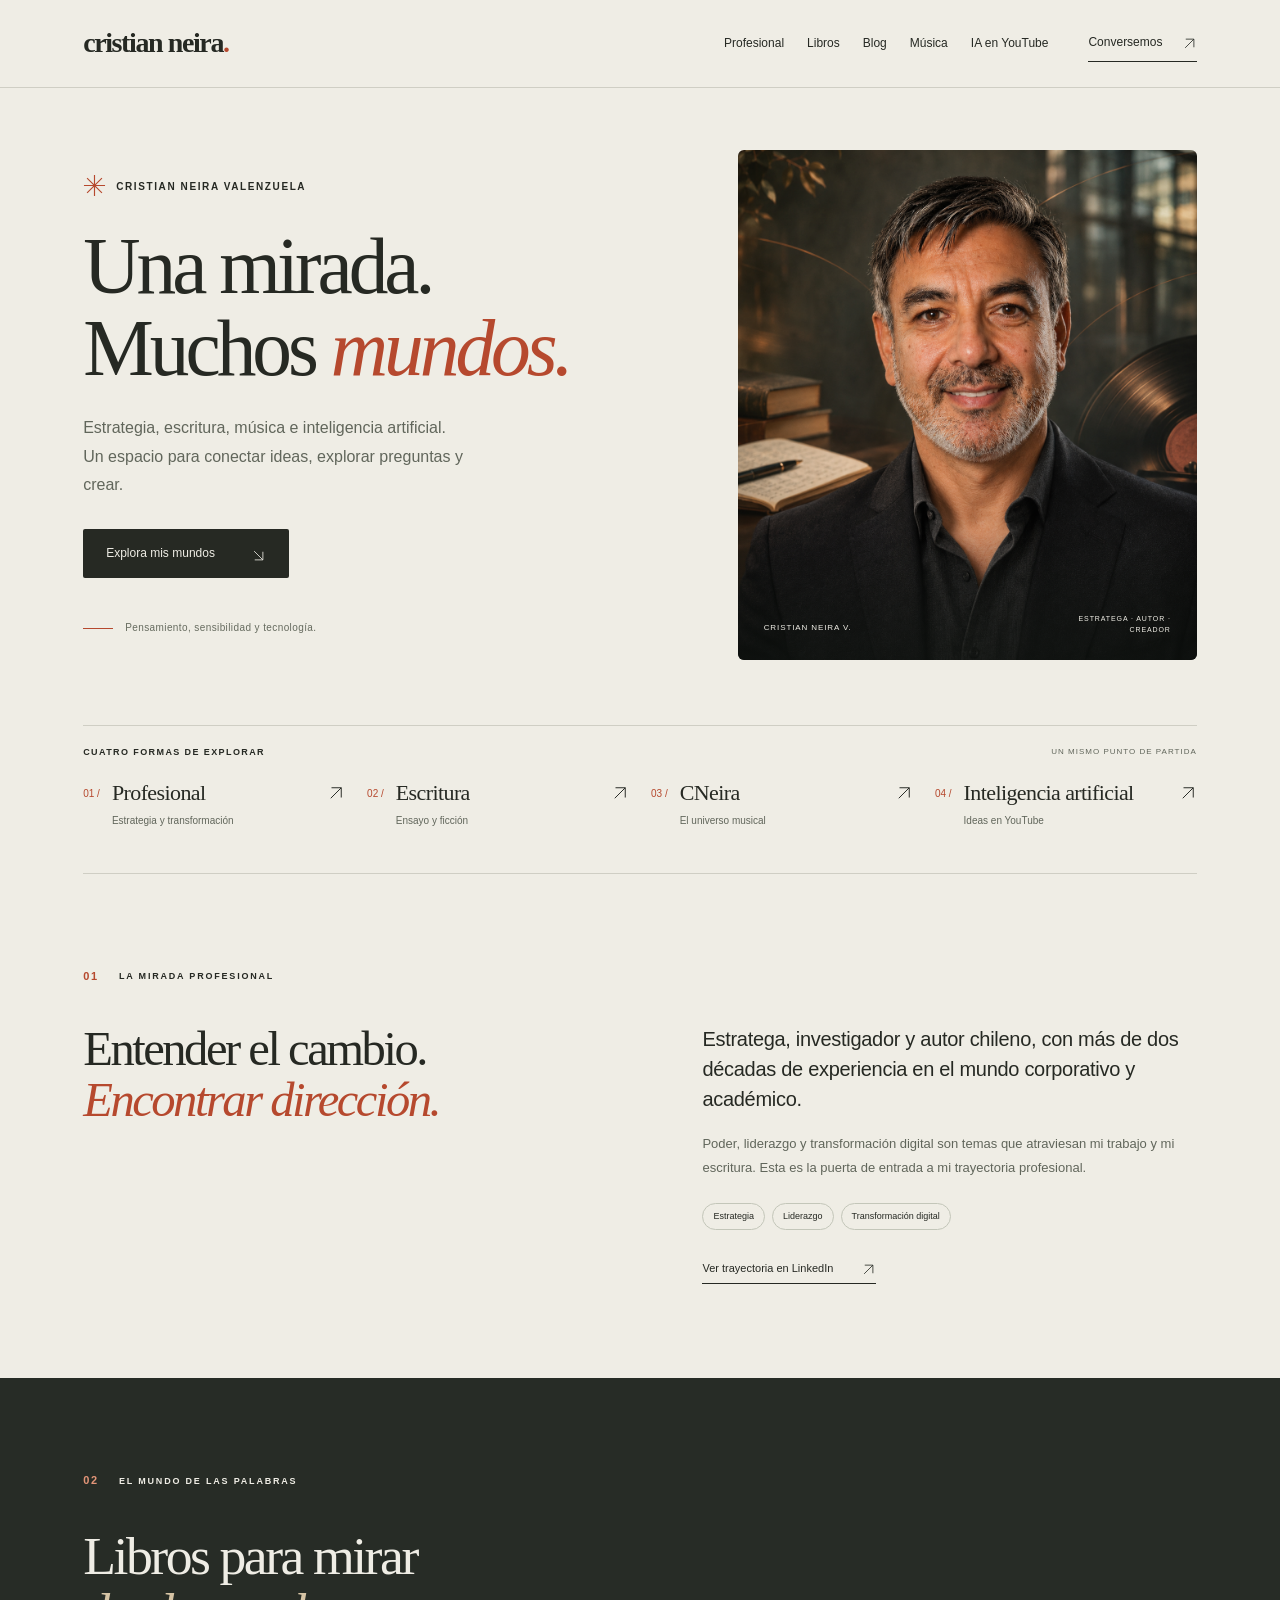
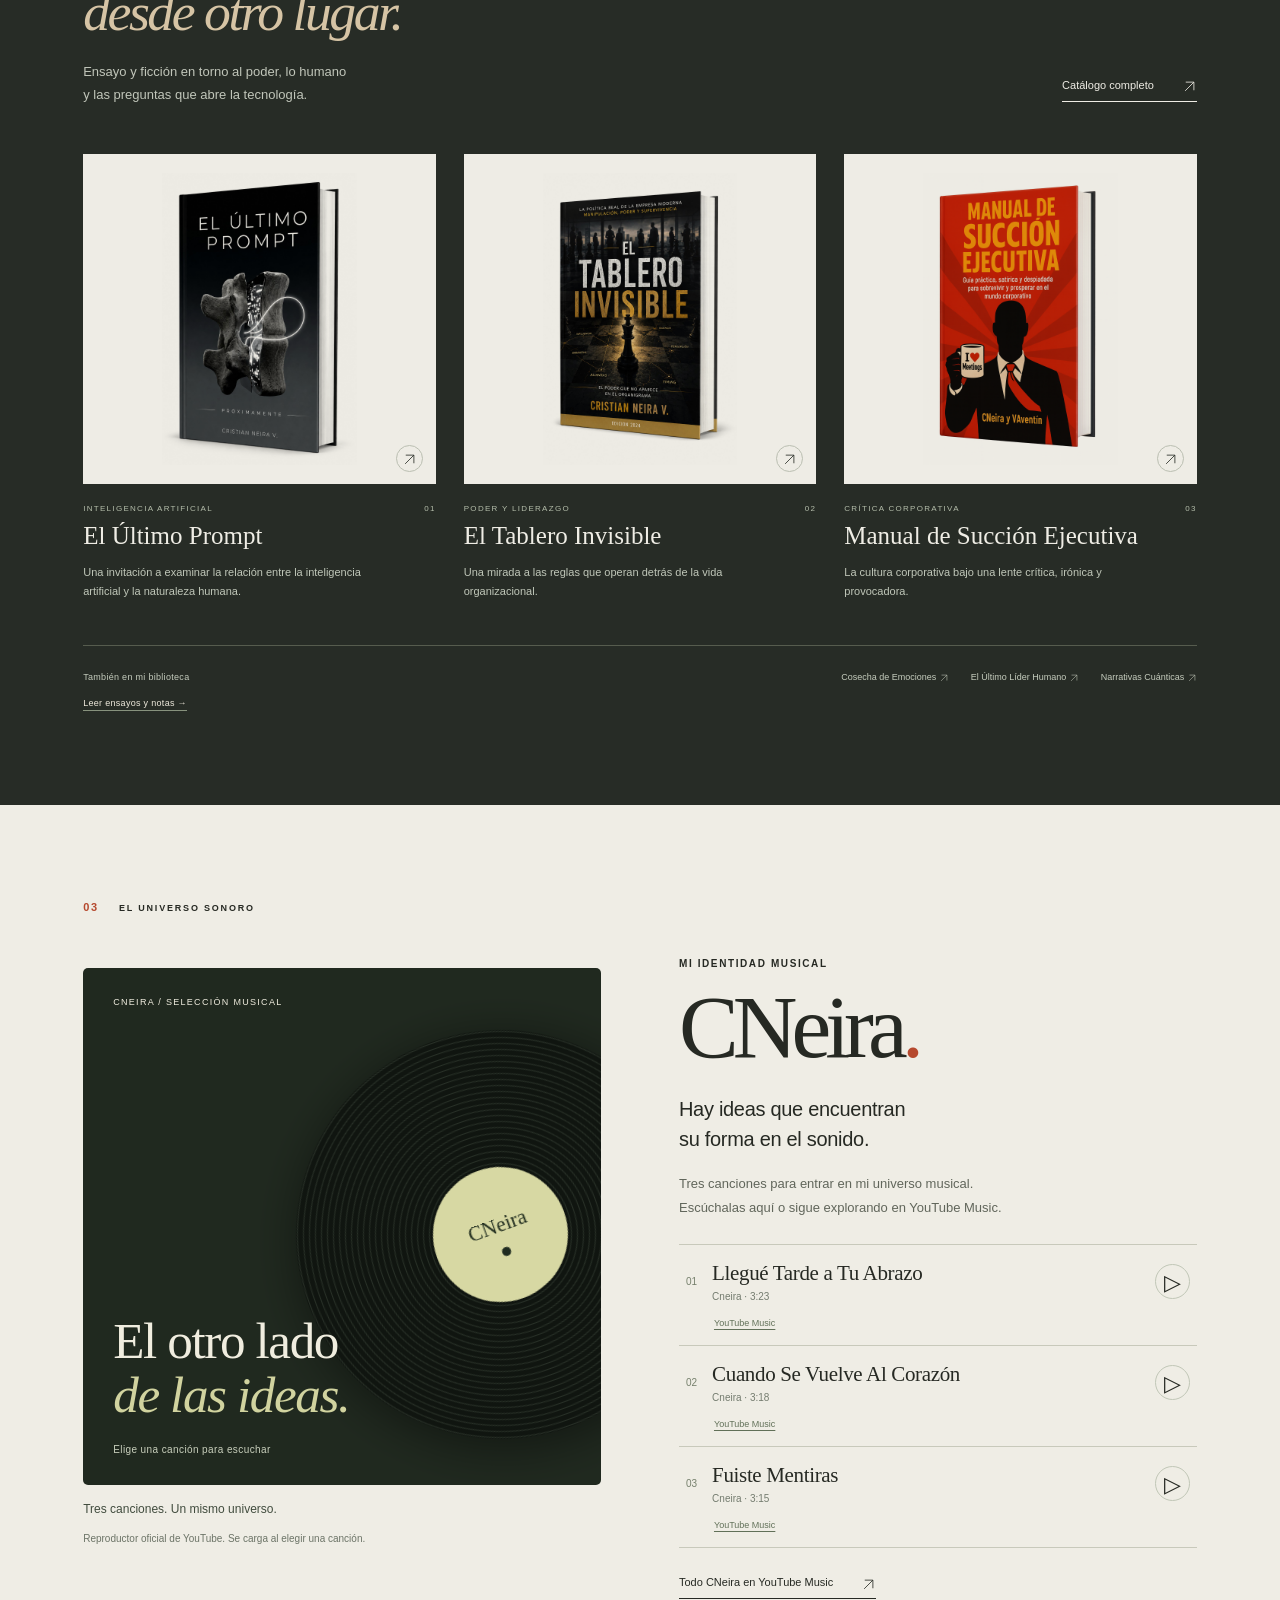
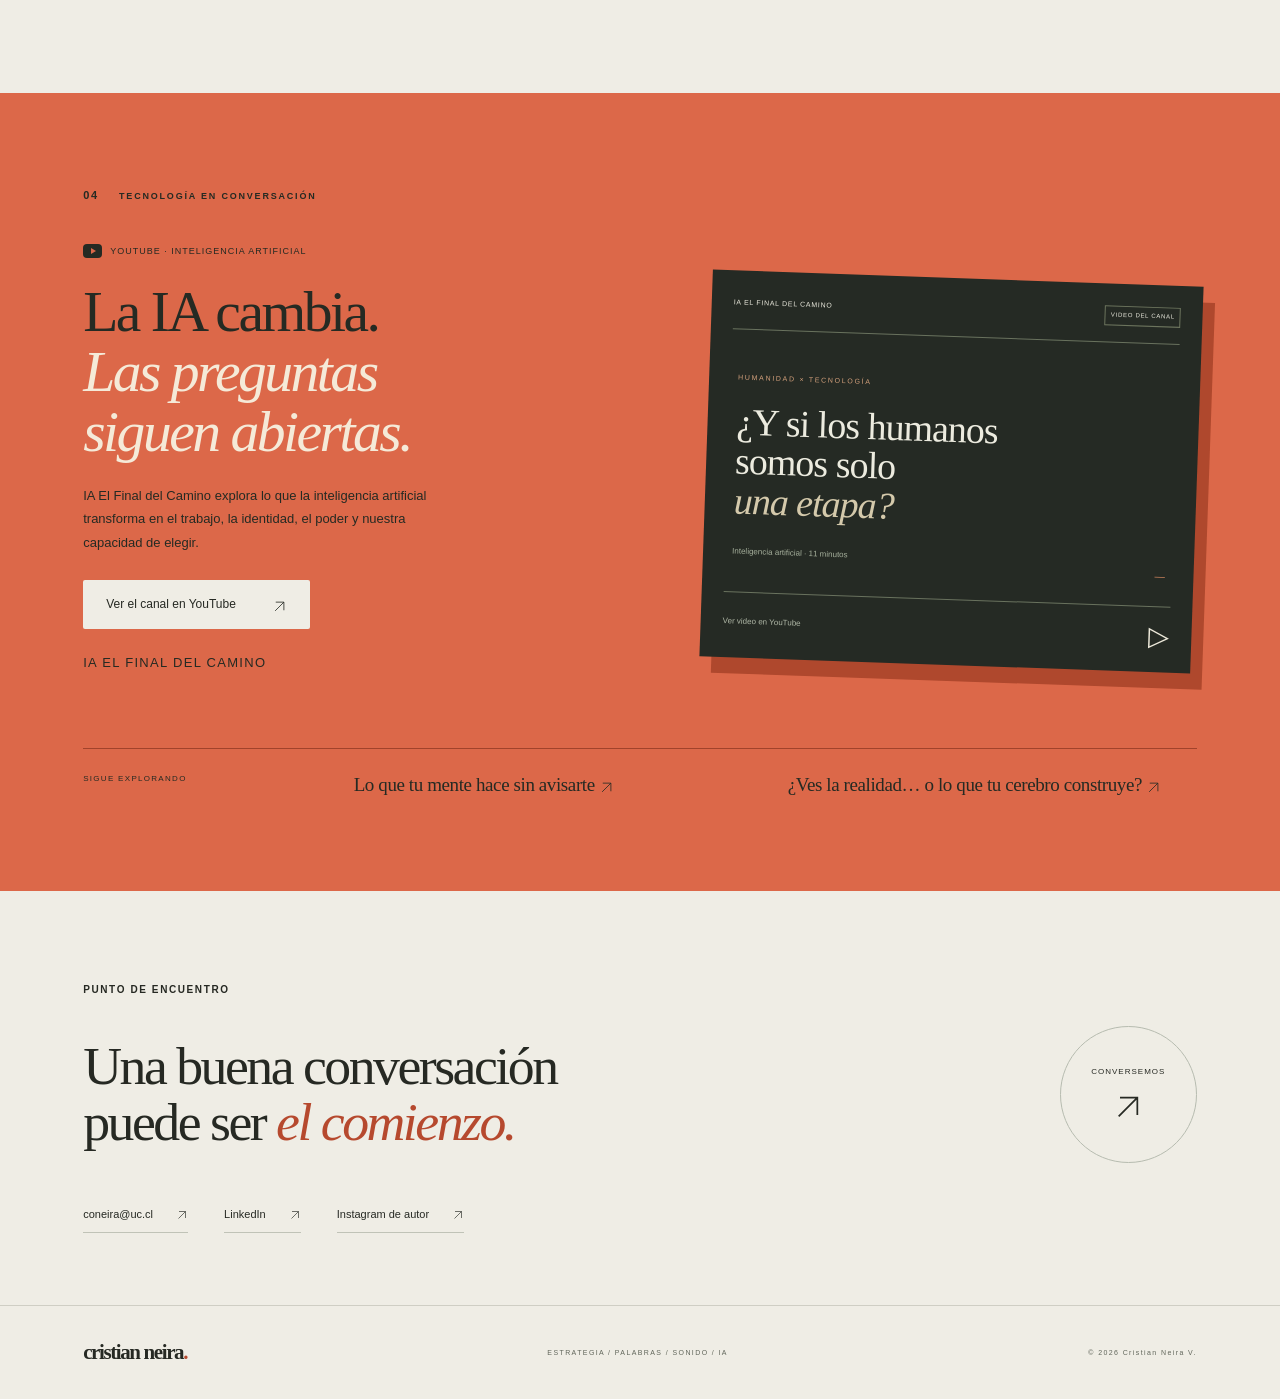
==== commit fe334508: "Integrar música y sitio personal" ====
--- a/index.html
+++ b/index.html
@@ -38,7 +38,8 @@
         "https://www.linkedin.com/in/cristian-neirav/",
         "https://www.instagram.com/cneira_escritor",
         "https://www.amazon.com/stores/author/B0CVNMLSNZ",
-        "https://www.youtube.com/@IAElFinaldelCamino"
+        "https://www.youtube.com/@IAElFinaldelCamino",
+        "https://music.youtube.com/channel/UCczNfnshiwCSEid5pRrNjSw"
       ]
     }
   ]
@@ -161,11 +162,12 @@
 <article class="book"><button class="book-image" data-book="tablero" aria-label="Ver El Tablero Invisible"><img src="assets/el-tablero-invisible.jpg" alt="Portada de El Tablero Invisible" width="1024" height="1536" loading="lazy"><span aria-hidden="true"><svg class="arrow-svg" viewBox="0 0 24 24" aria-hidden="true"><path d="M5 19 19 5M6 5h13v13"/></svg></span></button><div class="book-meta"><span>PODER Y LIDERAZGO</span><span>02</span></div><h3><button data-book="tablero">El Tablero Invisible</button></h3><p>Una mirada a las reglas que operan detrás de la vida organizacional.</p></article>
 <article class="book"><button class="book-image" data-book="manual" aria-label="Ver Manual de Succión Ejecutiva"><img src="assets/manual-succion-ejecutiva.jpg" alt="Portada de Manual de Succión Ejecutiva" width="1024" height="1536" loading="lazy"><span aria-hidden="true"><svg class="arrow-svg" viewBox="0 0 24 24" aria-hidden="true"><path d="M5 19 19 5M6 5h13v13"/></svg></span></button><div class="book-meta"><span>CRÍTICA CORPORATIVA</span><span>03</span></div><h3><button data-book="manual">Manual de Succión Ejecutiva</button></h3><p>La cultura corporativa bajo una lente crítica, irónica y provocadora.</p></article>
 </div><div class="book-bottom"><span>También en mi biblioteca<br><a class="blog-access" href="blog.html">Leer ensayos y notas →</a></span><div><a href="https://www.amazon.com/dp/B0CVNJLV1F" target="_blank" rel="noopener noreferrer">Cosecha de Emociones <svg class="arrow-svg" viewBox="0 0 24 24" aria-hidden="true"><path d="M5 19 19 5M6 5h13v13"/></svg></a><a href="https://a.co/d/7PMAvcy" target="_blank" rel="noopener noreferrer">El Último Líder Humano <svg class="arrow-svg" viewBox="0 0 24 24" aria-hidden="true"><path d="M5 19 19 5M6 5h13v13"/></svg></a><a href="https://www.amazon.com/dp/B0D9DNNSFK" target="_blank" rel="noopener noreferrer">Narrativas Cuánticas <svg class="arrow-svg" viewBox="0 0 24 24" aria-hidden="true"><path d="M5 19 19 5M6 5h13v13"/></svg></a></div></div></div></section>
-<section class="music section wrap" id="musica"><div class="section-index"><span>03</span> EL UNIVERSO SONORO</div><div class="music-grid"><div class="record-art" aria-label="Composición gráfica conceptual para CNeira"><div class="record-header"><span>CNEIRA</span><span>MÚSICA</span></div><div class="vinyl"><div class="vinyl-label"><span>CNeira</span><i></i><small>EL OTRO LADO<br>DE LAS IDEAS</small></div></div><div class="record-footer"><span>SONIDO · EMOCIÓN · EXPLORACIÓN</span><span aria-hidden="true"><svg class="arrow-svg" viewBox="0 0 24 24" aria-hidden="true"><path d="M5 19 19 5M6 5h13v13"/></svg></span></div></div><div class="music-copy"><p class="eyebrow">MI IDENTIDAD MUSICAL</p><h2 class="music-name">CNeira<span>.</span></h2><p class="large-copy">Hay ideas que encuentran<br>su forma en el sonido.</p><p class="muted">CNeira es el nombre de mi faceta musical. Una forma de explorar emociones, historias y posibilidades a través del sonido.</p><button class="button dark" data-dialog="musica">Explorar el espacio musical <span aria-hidden="true"><svg class="arrow-svg" viewBox="0 0 24 24" aria-hidden="true"><path d="M5 19 19 5M6 5h13v13"/></svg></span></button><p class="pending"><span></span>Perfiles y catálogo por conectar</p></div></div></section>
+<section class="music section wrap" id="musica"><div class="section-index"><span>03</span> EL UNIVERSO SONORO</div><div class="music-grid music-grid-listening"><div class="music-listening"><div class="music-stage" id="music-player" aria-label="Reproductor de CNeira"><div class="music-idle"><span class="music-idle-label">CNEIRA / SELECCIÓN MUSICAL</span><div class="music-disc" aria-hidden="true"><span>CNeira<i></i></span></div><p>El otro lado<br><em>de las ideas.</em></p><span class="music-idle-hint">Elige una canción para escuchar</span></div></div><div class="music-player-meta"><span class="music-status" role="status" aria-live="polite">Tres canciones. Un mismo universo.</span><button class="music-stop" type="button" hidden>Detener</button></div><p class="music-service-note">Reproductor oficial de YouTube. Se carga al elegir una canción.</p></div><div class="music-copy"><p class="eyebrow">MI IDENTIDAD MUSICAL</p><h2 class="music-name">CNeira<span>.</span></h2><p class="large-copy">Hay ideas que encuentran<br>su forma en el sonido.</p><p class="muted">Tres canciones para entrar en mi universo musical. Escúchalas aquí o sigue explorando en YouTube Music.</p><ol class="music-tracklist" aria-label="Canciones seleccionadas de CNeira"><li><button class="track-button" type="button" data-music-id="rb6TprO4W1U" data-music-title="Llegué Tarde a Tu Abrazo" aria-pressed="false" aria-controls="music-player" aria-label="Escuchar Llegué Tarde a Tu Abrazo"><span class="track-number">01</span><span class="track-info"><strong>Llegué Tarde a Tu Abrazo</strong><small>Cneira · 3:23</small></span><span class="track-play" aria-hidden="true">▷</span></button><a class="track-external" href="https://music.youtube.com/watch?v=rb6TprO4W1U" target="_blank" rel="noopener noreferrer" aria-label="Abrir Llegué Tarde a Tu Abrazo en YouTube Music">YouTube Music</a></li><li><button class="track-button" type="button" data-music-id="PAXf9qPPaMk" data-music-title="Cuando Se Vuelve Al Corazón" aria-pressed="false" aria-controls="music-player" aria-label="Escuchar Cuando Se Vuelve Al Corazón"><span class="track-number">02</span><span class="track-info"><strong>Cuando Se Vuelve Al Corazón</strong><small>Cneira · 3:18</small></span><span class="track-play" aria-hidden="true">▷</span></button><a class="track-external" href="https://music.youtube.com/watch?v=PAXf9qPPaMk" target="_blank" rel="noopener noreferrer" aria-label="Abrir Cuando Se Vuelve Al Corazón en YouTube Music">YouTube Music</a></li><li><button class="track-button" type="button" data-music-id="N5GXpwvHaLM" data-music-title="Fuiste Mentiras" aria-pressed="false" aria-controls="music-player" aria-label="Escuchar Fuiste Mentiras"><span class="track-number">03</span><span class="track-info"><strong>Fuiste Mentiras</strong><small>Cneira · 3:15</small></span><span class="track-play" aria-hidden="true">▷</span></button><a class="track-external" href="https://music.youtube.com/watch?v=N5GXpwvHaLM" target="_blank" rel="noopener noreferrer" aria-label="Abrir Fuiste Mentiras en YouTube Music">YouTube Music</a></li></ol><a class="text-link music-channel" href="https://music.youtube.com/channel/UCczNfnshiwCSEid5pRrNjSw" target="_blank" rel="noopener noreferrer">Todo CNeira en YouTube Music <span aria-hidden="true"><svg class="arrow-svg" viewBox="0 0 24 24" aria-hidden="true"><path d="M5 19 19 5M6 5h13v13"/></svg></span></a></div></div></section>
 <section class="ai section" id="ia"><div class="wrap"><div class="section-index"><span>04</span> TECNOLOGÍA EN CONVERSACIÓN</div><div class="ai-grid"><div><span class="youtube-label"><svg width="19" height="14" viewBox="0 0 19 14" aria-hidden="true"><rect width="19" height="14" rx="4" fill="currentColor"/><path d="m8 4 5 3-5 3Z" fill="#dc6849"/></svg> YOUTUBE · INTELIGENCIA ARTIFICIAL</span><h2>La IA cambia.<br><em>Las preguntas<br>siguen abiertas.</em></h2><p>IA El Final del Camino explora lo que la inteligencia artificial transforma en el trabajo, la identidad, el poder y nuestra capacidad de elegir.</p><a class="button cream" href="https://www.youtube.com/@IAElFinaldelCamino" target="_blank" rel="noopener noreferrer">Ver el canal en YouTube <span aria-hidden="true"><svg class="arrow-svg" viewBox="0 0 24 24" aria-hidden="true"><path d="M5 19 19 5M6 5h13v13"/></svg></span></a><p class="channel-name">IA EL FINAL DEL CAMINO</p></div><a class="video-concept video-link" href="https://www.youtube.com/watch?v=8tzCn3oablg" target="_blank" rel="noopener noreferrer" aria-label="Ver ¿Y si los humanos somos solo una etapa? en YouTube"><div class="video-top"><span>IA EL FINAL DEL CAMINO</span><span class="concept-tag">VIDEO DEL CANAL</span></div><div class="video-inner"><span class="video-label">HUMANIDAD × TECNOLOGÍA</span><p>¿Y si los humanos<br>somos solo<br><i>una etapa?</i></p><div class="cursor-line"><span>Inteligencia artificial · 11 minutos</span><b aria-hidden="true">_</b></div></div><div class="video-bottom"><span>Ver video en YouTube</span><span class="play-outline" aria-hidden="true">▷</span></div></a></div><div class="related-videos"><span>SIGUE EXPLORANDO</span><a href="https://www.youtube.com/watch?v=Bax8tHAjOJk" target="_blank" rel="noopener noreferrer">Lo que tu mente hace sin avisarte <span><svg class="arrow-svg" viewBox="0 0 24 24" aria-hidden="true"><path d="M5 19 19 5M6 5h13v13"/></svg></span></a><a href="https://www.youtube.com/watch?v=K8K0i6bLl7o" target="_blank" rel="noopener noreferrer">¿Ves la realidad… o lo que tu cerebro construye? <span><svg class="arrow-svg" viewBox="0 0 24 24" aria-hidden="true"><path d="M5 19 19 5M6 5h13v13"/></svg></span></a></div></div></section>
 <section class="closing section wrap" id="contacto"><p class="eyebrow">PUNTO DE ENCUENTRO</p><div class="contact-row"><h2>Una buena conversación<br>puede ser <em>el comienzo.</em></h2><a class="contact-orb" href="mailto:coneira@uc.cl" aria-label="Escribir a Cristian Neira por correo"><span>CONVERSEMOS</span><b aria-hidden="true"><svg class="arrow-svg" viewBox="0 0 24 24" aria-hidden="true"><path d="M5 19 19 5M6 5h13v13"/></svg></b></a></div><div class="contact-links"><a href="mailto:coneira@uc.cl">coneira@uc.cl <span aria-hidden="true"><svg class="arrow-svg" viewBox="0 0 24 24" aria-hidden="true"><path d="M5 19 19 5M6 5h13v13"/></svg></span></a><a href="https://www.linkedin.com/in/cristian-neirav/" target="_blank" rel="noopener noreferrer">LinkedIn <span aria-hidden="true"><svg class="arrow-svg" viewBox="0 0 24 24" aria-hidden="true"><path d="M5 19 19 5M6 5h13v13"/></svg></span></a><a href="https://www.instagram.com/cneira_escritor" target="_blank" rel="noopener noreferrer">Instagram de autor <span aria-hidden="true"><svg class="arrow-svg" viewBox="0 0 24 24" aria-hidden="true"><path d="M5 19 19 5M6 5h13v13"/></svg></span></a></div></section>
 </main>
 <footer class="footer wrap"><a class="wordmark" href="#inicio">cristian neira<span class="brand-dot">.</span></a><span>ESTRATEGIA / PALABRAS / SONIDO / IA</span><span class="footer-copy">© 2026 Cristian Neira V.</span></footer>
 <dialog class="detail-dialog" aria-labelledby="dialog-title"><button class="dialog-close" aria-label="Cerrar detalle">✕</button><div id="dialog-content"></div></dialog>
 <script src="app.js"></script>
+<script src="music.js"></script>
 </body></html>
--- a/style.css
+++ b/style.css
@@ -11,3 +11,6 @@
 @media(max-width:1100px){.nav{gap:17px}.hero-portrait{height:460px}}@media(max-width:800px){.hero-portrait{height:370px}.nav{gap:8px}.related-videos{grid-template-columns:1fr 1fr}.related-videos>span{grid-column:1/-1}.related-videos>a{font-size:17px}}@media(max-width:580px){.hero-portrait{height:405px;margin:0}.hero-portrait img{object-position:center}.hero-portrait:after{border-radius:6px}.related-videos{grid-template-columns:1fr;gap:21px}.related-videos>a{font-size:20px}.legacy-anchor{top:-90px}}
 
 .legacy-anchor{top:0;height:0}
+
+/* Official CNeira singles: click-to-load player, never autoplay on page load. */
+.music-grid-listening{grid-template-columns:1fr 1fr;gap:7%;align-items:start}.music-listening{min-width:0;width:100%;padding-top:12px}.music-stage{width:100%;aspect-ratio:1/1;min-height:220px;background:#20291f;border-radius:5px;overflow:hidden;position:relative}.music-stage.has-player{aspect-ratio:16/10;background:#101010}.music-stage iframe{display:block;width:100%;height:100%;min-height:220px;border:0}.music-idle{position:absolute;inset:0;display:flex;flex-direction:column;justify-content:space-between;padding:28px 30px;color:#f0eddf;overflow:hidden}.music-idle-label,.music-idle-hint{font:9px/1.4 var(--sans);letter-spacing:1.3px;position:relative;z-index:1}.music-idle-hint{font-size:10px;letter-spacing:.4px;color:#c8cfbc}.music-idle p{font:clamp(34px,4vw,55px)/1.05 var(--serif);letter-spacing:-1.4px;position:relative;z-index:1;margin:auto 0 22px}.music-idle p em{color:#d1d39f}.music-disc{position:absolute;width:79%;aspect-ratio:1;right:-20%;top:12%;border-radius:50%;background:repeating-radial-gradient(circle,#101510 0,#101510 4px,#283027 5px,#101510 6px);box-shadow:0 8px 50px #0007;display:grid;place-items:center;transform:rotate(-20deg)}.music-disc>span{background:#d7d8a3;width:33%;aspect-ratio:1;border-radius:50%;display:flex;align-items:center;justify-content:center;flex-direction:column;color:#243021;font:21px var(--serif);gap:10px}.music-disc i{width:9px;height:9px;background:#1f2b20;border-radius:50%}.music-player-meta{display:flex;align-items:baseline;justify-content:space-between;gap:18px;min-height:40px;padding-top:15px}.music-status{font:12px/1.5 var(--sans);color:#414c3e}.music-stop{background:none;border:0;border-bottom:1px solid #7e8778;font:11px var(--sans);color:#414c3e;cursor:pointer;padding:0 0 3px}.music-stop[hidden]{display:none}.music-service-note{font:10px/1.5 var(--sans);color:#6c7467;margin:6px 0 0;max-width:380px}.music-tracklist{list-style:none;margin:25px 0 21px;padding:0;border-top:1px solid #c8c9bb}.music-tracklist li{border-bottom:1px solid #c8c9bb;padding:0 0 12px}.track-button{width:100%;display:flex;align-items:center;gap:15px;text-align:left;padding:16px 7px 7px;border:0;background:transparent;color:var(--ink);cursor:pointer;border-radius:3px}.track-number{font:10px var(--sans);color:#76806d}.track-info{display:flex;flex:1;flex-direction:column;gap:6px;min-width:0}.track-info strong{font:21px/1.15 var(--serif);letter-spacing:-.35px}.track-info small{font:10px var(--sans);color:#747c6f}.track-play{font-size:22px;width:35px;height:35px;border:1px solid #c1c7b7;border-radius:50%;display:grid;place-items:center;flex-shrink:0}.track-button:hover,.track-button[aria-pressed="true"]{background:#e4e5d9}.track-button[aria-pressed="true"] .track-play{background:#263625;border-color:#263625;color:#f7f3e8}.track-button[aria-pressed="true"] .track-info strong{color:#335431}.track-external{display:inline-block;margin-left:35px;font:9px var(--sans);color:#617058;text-decoration:underline;text-underline-offset:3px}.music-channel{font-size:11px}.music-stage:focus-visible{outline:2px solid #dc6849;outline-offset:4px}.music-stage[data-player-error]~.music-player-meta .music-status{color:#8a3022}@media(max-width:800px){.music-grid-listening{gap:6%}.track-info strong{font-size:18px}.music-idle{padding:22px}.music-disc>span{font-size:17px}.track-button{gap:11px}.track-external{margin-left:31px}}@media(max-width:580px){.music-grid-listening{display:flex;flex-direction:column-reverse;align-items:stretch;gap:26px}.music-listening{padding-top:0}.music-stage{aspect-ratio:1.2/1}.music-stage.has-player{aspect-ratio:16/10;min-height:220px}.music-idle p{font-size:44px}.track-info strong{font-size:21px}.music-tracklist{margin-top:21px}.music-copy .muted{font-size:13px}.music-idle{padding:25px}.music-service-note{font-size:10px}.music-player-meta{min-height:42px}}
